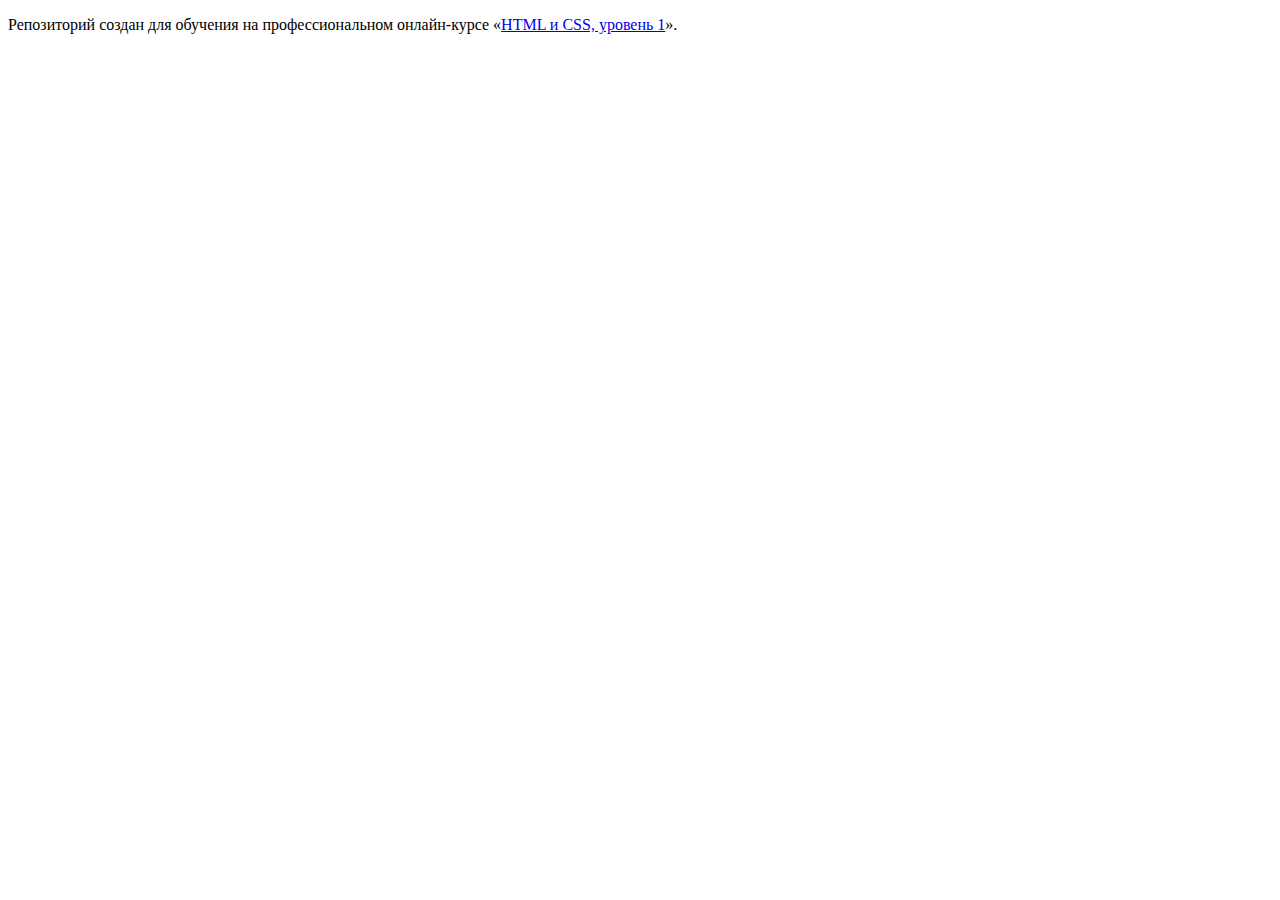
==== index.html @ 30a92350 ":hatching_chick:" ====
<!DOCTYPE html>
<html lang="ru">
  <head>
    <meta charset="utf-8">
    <title>HTML Academy: Глейси</title>
  </head>
  <body>

    <p>Репозиторий создан для обучения на профессиональном онлайн‑курсе «<a href="https://htmlacademy.ru/intensive/htmlcss">HTML и CSS, уровень 1</a>».</p>

  </body>
</html>
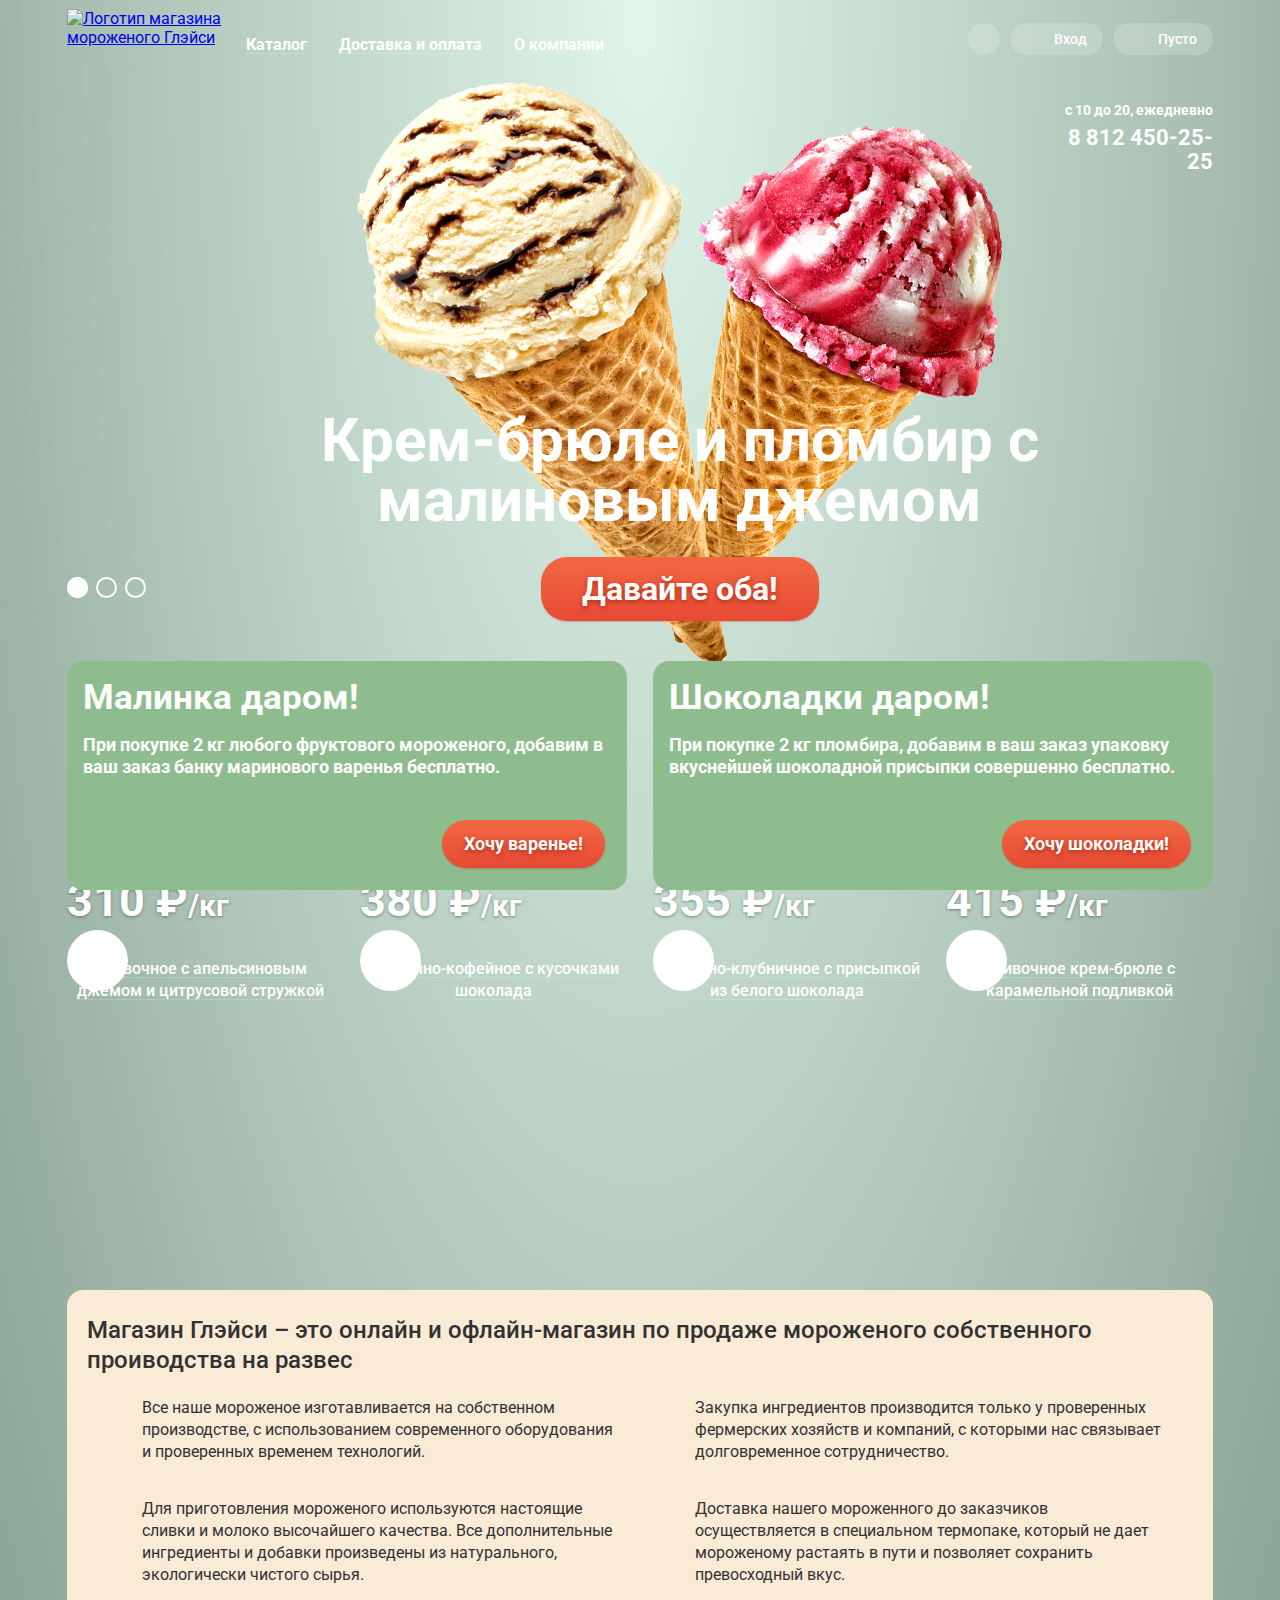
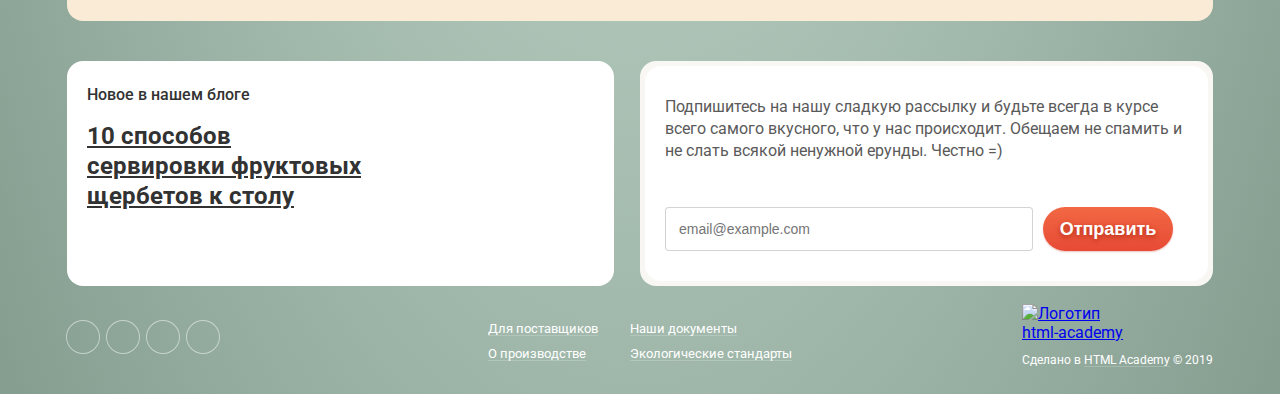
==== commit ef2af8b6: "верстает слайдер" ====
--- a/index.html
+++ b/index.html
@@ -1,12 +1,359 @@
-<!DOCTYPE html>
+<!doctype html>
 <html lang="ru">
-  <head>
-    <meta charset="utf-8">
-    <title>HTML Academy: Глейси</title>
-  </head>
-  <body>
+<head>
+  <meta charset="UTF-8">
+  <link href="https://fonts.googleapis.com/css2?family=Roboto:wght@400;500;700&display=swap" rel="stylesheet">
+  <link rel="stylesheet" href="css/style.css">
+  <title>template</title>
+</head>
+<body class="page">
+  <header class="page__header header">
+    <nav class="header__nav">
+      <a href="#" class="header__nav-logo logo">
+        <img class="logo__image" src="img/logo-gllacy.svg" width="154" height="64" alt="Логотип магазина мороженого Глэйси">
+      </a>
+      <ul class="header__nav-list">
+        <li class="header__nav-item">
+          <a href="catalog.html" class="header__nav-link link">
+            <span class="header__nav-text">Каталог</span>
+          </a>
+          <section class="header__popup catalog">
+            <h2 class="catalog__title">Новинки</h2>
+            <ul class="catalog__list">
+              <li class="catalog__item"><a href="#" class="catalog__link link">Сливочное</a></li>
+              <li class="catalog__item"><a href="#" class="catalog__link catalog__link--active link">Щербеты</a></li>
+              <li class="catalog__item"><a href="#" class="catalog__link link">Фруктовый лед</a></li>
+              <li class="catalog__item"><a href="#" class="catalog__link link">Мелорин</a></li>
+            </ul>
+          </section>
+        </li>
+        <li class="header__nav-item">
+          <a href="#" class="header__nav-link link">
+            <span class="header__nav-text">Доставка и оплата</span>
+          </a>
+          <section class="header__nav-delivery delivery"></section>
+        </li>
+        <li class="header__nav-item">
+          <a href="#" class="header__nav-link link">
+            <span class="header__nav-text">О компании</span>
+          </a>
+          <section class="header__nav-about-company about-company"></section>
+        </li>
+      </ul>
+    </nav>
+    <ul class="header__user-menu">
+      <li class="header__user-menu-item">
+        <a href="#" class="header__user-menu-link header__user-menu-link--icon-search link ">
+          <span class="visually-hidden">Форма поиска</span>
+        </a>
+        <section class="header__popup header__popup--position-right search">
+          <form class="search__form" action="#" name="search" method="get">
+            <div class="search__form__item">
+              <label for="search" class="visually-hidden">Поиск</label>
+              <input id="search" class="search__form-input input" placeholder="Крем-брюле">
+            </div>
+            <button class="visually-hidden" type="submit">Найти</button>
+          </form>
+        </section>
+      </li>
+      <li class="header__user-menu-item">
+        <a href="#" class="header__user-menu-link header__user-menu-link--icon-enter link">
+          <span class="header__user-menu-link-text">Вход</span>
+        </a>
+        <section class="header__popup header__popup--position-right authentication">
+          <form class="authentication__form" action="#" name="authentication" method="post">
+            <div class="authentication__form-login">
+              <label class="visually-hidden" for="login">Логин</label>
+              <input class="authentication__form-input input" id="login" name="login" placeholder="email@example.com">
+            </div>
+            <div class="authentication__form-password">
+              <label class="visually-hidden" for="password">Пароль</label>
+              <input class="authentication__form-input input" type="password" id="password" name="password" placeholder="......">
+            </div>
+            <div class="authentication__form-item">
+              <button class="authentication__form-item-button button-theme" type="submit">Войти</button>
+              <div class="authentication__form-item-wrap">
+                <a href="#" class="authentication__password-recovery link">
+                  <span class="authentication__link-text">Забыли пароль?</span>
+                </a>
+                <a href="#" class="authentication__registration-link link">
+                  <span class="authentication__link-text">Новая регистрация</span>
+                </a>
+              </div>
+            </div>
+          </form>
+        </section>
+      </li>
+      <li class="header__user-menu-item">
+        <a href="#" class="header__user-menu-link header__user-menu-link--icon-basket link">
+          <span class="header__user-menu-link-text">Пусто</span>
+        </a>
+        <section class="header__popup header__popup--position-right basket">
+          <table class="basket__table">
+            <caption class="visually-hidden">Таблица покупок</caption>
+            <tbody class="basket__table">
+              <tr class="visually-hidden">
+                <th>Кнопка удаления из корзицы</th>
+                <th>Изображение продукции</th>
+                <th>Название</th>
+                <th>Вес</th>
+                <th>Стоимость</th>
+              </tr>
+              <tr class="basket__table-row">
+                <td class="basket__table-col-button">
+                  <button class="basket__table-button-close button-close" type="submit"><span class="visually-hidden">удалить</span></button>
+                </td>
+                <td class="basket__table-col-image">
+                  <img class="basket__table-image" src="img/basket__image-1.jpg" width="33" height="33" alt="Мороженка розовая с белым шоколадом в форме сердечек" >
+                </td>
+                <td class="basket__table-col-name">Пломбир с апельсиновым джемом</td>
+                <td class="basket__table-col-weight">1,5 кг х <span class="basket__table-col-price basket__table-price--light">200 руб.</span></td>
+                <td class="basket__table-col-price">300 руб.</td>
+              </tr>
+              <tr class="basket__table-row">
+                <td class="basket__table-col-button">
+                  <button class="basket__table-button-close button-close" type="submit"><span class="visually-hidden">удалить</span></button>
+                </td>
+                <td class="basket__table-col-image">
+                  <img class="basket__table-image" src="img/basket__image-2.jpg" width="33" height="33" alt="Мороженка розовая с белым шоколадом в форме сердечек">
+                </td>
+                <td class="basket__table-col-name">Клубничный пломбир с присыпкой из белого шоколада</td>
+                <td class="basket__table-col-weight">1,5 кг х <span class="basket__table-col-price basket__table-price--light">300 руб.</span></td>
+                <td class="basket__table-col-price">450 руб.</td>
+              </tr>
+            </tbody>
+          </table>
+          <form class="basket__form" action="#" name="basket" method="post">
+            <div class="basket__form-item-total-price">
+              <label class="basket__form-text">Итого: 750 руб.
+                <input class="visually-hidden" type="hidden" value="750 руб.">
+              </label>
+            </div>
+            <button class="basket__form-submit button-theme" type="submit">Оформить заказ</button>
+          </form>
+        </section>
+      </li>
+    </ul>
+    <div class="header__contact">
+      <p class="header__contact-working-hours">с 10 до 20, ежедневно</p>
+      <p class="header__contact-phone">8 812 450-25-25</p>
+    </div>
+  </header>
+  <main class="page__main main">
+    <div class="main__slider slider">
+      <div class="slider__pens slider-pens">
+        <div class="slider-pens__item">
+          <input class="slider__pen-input visually-hidden" type="radio" id="toggle-1" name="slider-toggle" checked>
+          <label class="slider__pen" for="toggle-1"></label>
+        </div>
+        <div class="slider-pens__item">
+          <input class="slider__pen-input visually-hidden" type="radio" id="toggle-2" name="slider-toggle">
+          <label class="slider__pen" for="toggle-2"></label>
+        </div>
+        <div class="slider-pens__item">
+          <input class="slider__pen-input visually-hidden" type="radio" id="toggle-3" name="slider-toggle">
+          <label class="slider__pen" for="toggle-3"></label>
+        </div>
+      </div>
+      <div class="slider__slide-list">
+        <div class="slider__slide">
+          <div class="slider__slide-content">
+            <p class="slider__slide-intro">Крем-брюле и пломбир с малиновым джемом</p>
+            <a class="slider__slide-link link button-theme">Давайте оба!</a>
+          </div>
+        </div>
+        <div class="slider__slide">
+          <div class="slider__slide-content">
+            <p class="slider__slide-intro">Шоколадный пломбир и лимонный сорбет</p>
+            <a class="slider__slide-link link button-theme">Давайте оба!</a>
+          </div>
+        </div>
+        <div class="slider__slide">
+          <div class="slider__slide-content">
+            <p class="slider__slide-intro">Пломбир с помадкой и клубничный щербет</p>
+            <a class="slider__slide-link link button-theme">Давайте оба!</a>
+          </div>
+        </div>
+      </div>
+    </div>
+    <section class="main__present present-list">
+      <article class="present-list__item present present--bg-berry">
+        <h2 class="present__title">Малинка даром!</h2>
+        <p class="present__intro">При покупке 2 кг любого фруктового мороженого, добавим в ваш заказ банку маринового варенья бесплатно.</p>
+        <a href="#" class="present__link button-theme">Хочу варенье!</a>
+      </article>
+      <article class="present-list__item present present--bg-chocolate">
+        <h2 class="present__title">Шоколадки даром!</h2>
+        <p class="present__intro">При покупке 2 кг пломбира, добавим в ваш заказ упаковку вкуснейшей шоколадной присыпки совершенно бесплатно.</p>
+        <a href="#" class="present__link button-theme">Хочу шоколадки!</a>
+      </article>
+    </section>
+    <div class="main__product-list product-list">
+      <article class="product-list__item product product--icon-popular">
+        <div class="product__header">
+          <figure class="product__image-wrap">
+            <img class="product__image" src="img/product__image-1.jpg" alt="">
+          </figure>
+          <div class="product__price-wrap">
+            <p class="product__price">310 ₽<span class="product__price product__price--size">/кг</span></p>
+          </div>
+          <h2 class="product__title">
+            <a href="#" class="product__link link">
+              <span class="link__text">Сливочное с апельсиновым джемом и цитрусовой стружкой</span>
+            </a>
+          </h2>
+        </div>
+        <div class="product__footer">
+          <a class="product__link-button link button-theme">Быстрый просмотр</a>
+        </div>
+      </article>
+      <article class="product-list__item product product--icon-popular">
+        <div class="product__header">
+          <figure class="product__image-wrap">
+            <img class="product__image" src="img/product__image-2.jpg" alt="">
+          </figure>
+          <div class="product__price-wrap">
+            <p class="product__price">380 ₽<span class="product__price product__price--size">/кг</span></p>
+          </div>
+          <h2 class="product__title">
+            <a href="#" class="product__link link">
+              <span class="link__text">Сливочно-кофейное с кусочками шоколада</span>
+            </a>
+          </h2>
+        </div>
+        <div class="product__footer">
+          <a class="product__link-button link button-theme">Быстрый просмотр</a>
+        </div>
+      </article>
+      <article class="product-list__item product product--icon-popular">
+        <div class="product__header">
+          <figure class="product__image-wrap">
+            <img class="product__image" src="img/product__image-3.jpg" alt="">
+          </figure>
+          <div class="product__price-wrap">
+            <p class="product__price">355 ₽<span class="product__price product__price--size">/кг</span></p>
+          </div>
+          <h2 class="product__title">
+            <a href="#" class="product__link link">
+              <span class="link__text">Сливочно-клубничное с присыпкой из белого шоколада</span>
+            </a>
+          </h2>
+        </div>
+        <div class="product__footer">
+          <a class="product__link-button link button-theme">Быстрый просмотр</a>
+        </div>
+      </article>
+      <article class="product-list__item product product--icon-popular">
+        <div class="product__header">
+          <figure class="product__image-wrap">
+            <img class="product__image" src="img/product__image-4.jpg" alt="">
+          </figure>
+          <div class="product__price-wrap">
+            <p class="product__price">415 ₽<span class="product__price product__price--size">/кг</span></p>
+          </div>
+          <h2 class="product__title">
+            <a href="#" class="product__link link">
+              <span class="link__text">Сливочное крем-брюле с карамельной подливкой </span>
+            </a>
+          </h2>
+        </div>
+        <div class="product__footer">
+          <a class="product__link-button link button-theme">Быстрый просмотр</a>
+        </div>
+      </article>
+    </div>
+    <section class="main__advantage advantage">
+      <p class="advantages__intro">Магазин Глэйси – это онлайн и офлайн-магазин по продаже мороженого собственного проиводства на развес</p>
+      <ul class="advantages__list">
+        <li class="advantages__item advantage__item--icon advantage__item--icon-ice-cream">
+          <p class="advantage__item-text">Все наше мороженое изготавливается на собственном производстве, с использованием современного оборудования и проверенных временем технологий.</p>
+        </li>
+        <li class="advantages__item advantage__item--icon advantage__item--icon-cow">
+          <p class="advantage__item-text">Закупка ингредиентов производится только у проверенных фермерских хозяйств и компаний, с которыми нас связывает долговременное сотрудничество.</p>
+        </li>
+        <li class="advantages__item advantage__item--icon advantage__item--icon-sheet">
+          <p class="advantage__item-text">Для приготовления мороженого используются настоящие сливки и молоко высочайшего качества. Все дополнительные ингредиенты и добавки произведены из натурального, экологически чистого сырья.</p>
+        </li>
+        <li class="advantages__item advantage__item--icon advantage__item--icon-temperature">
+          <p class="advantage__item-text">Доставка нашего мороженного до заказчиков осуществляется в специальном термопаке, который не дает мороженому растаять в пути и позволяет сохранить превосходный вкус.</p>
+        </li>
+      </ul>
+    </section>
+    <div class="main__social">
+      <article class="main__social-item post">
+        <div class="post__content">
+          <h2 class="post__title">Новое в нашем блоге</h2>
 
-    <p>Репозиторий создан для обучения на профессиональном онлайн‑курсе «<a href="https://htmlacademy.ru/intensive/htmlcss">HTML и CSS, уровень 1</a>».</p>
-
-  </body>
+          <a class="post__link link" href="#"><span class="post__link-text">10 способов сервировки фруктовых щербетов к столу</span></a>
+        </div>
+      </article>
+      <article class="main__social-item subscription">
+        <div class="subscription__content">
+          <p class="subscription__intro">Подпишитесь на нашу сладкую рассылку и будьте всегда в курсе всего самого вкусного, что у нас происходит. Обещаем не спамить и не слать всякой ненужной ерунды. Честно =)</p>
+          <form class="subscription__form" action="#" method="post" name="subscription">
+            <p class="subscription__form-item">
+              <label class="visually-hidden" for="email-subscription">Поле для почты</label>
+              <input class="subscription__form-input input" id="email-subscription" placeholder="email@example.com">
+            </p>
+            <button class="subscription__form-submit button-theme" type="submit">Отправить</button>
+          </form>
+        </div>
+      </article>
+    </div>
+    <div class="main__contact">
+      <section class="main__contact-item map"></section>
+      <section class="main__contact-item contact"></section>
+    </div>
+  </main>
+  <footer class="page__footer footer">
+    <ul class="footer__social-list">
+      <li class="footer__social-item">
+        <a class="footer__social-link footer__social-link--icon-facebook link" href="#"><span class="visually-hidden">Фейсбук</span></a>
+      </li>
+      <li class="footer__social-item">
+        <a class="footer__social-link footer__social-link--icon-b link" href="#"><span class="visually-hidden">Вконтакте</span></a>
+      </li>
+      <li class="footer__social-item">
+        <a class="footer__social-link footer__social-link--icon-instagram link" href="#"><span class="visually-hidden">Инстаграм</span></a>
+      </li>
+      <li class="footer__social-item">
+        <a class="footer__social-link footer__social-link--icon-twitter link" href="#"><span class="visually-hidden">Твиттер</span></a>
+      </li>
+    </ul>
+    <div class="footer__nav-links">
+      <div class="footer__nav-item-layout">
+        <p class="footer__nav-item">
+          <a class="footer__nav-link footer__nav-link--icon link" href="#">
+            <span class="link__text">Для поставщиков</span>
+          </a>
+        </p>
+        <p class="footer__nav-item">
+          <a class="footer__nav-link link" href="#">
+            <span class="link__text">О производстве</span>
+          </a>
+        </p>
+      </div>
+      <div class="footer__nav-item-layout">
+        <p class="footer__nav-item">
+          <a class="footer__nav-link link" href="#">
+            <span class="link__text">Наши документы</span>
+          </a>
+        </p>
+        <p class="footer__nav-item">
+          <a class="footer__nav-link link" href="#">
+            <span class="link__text">Экологические стандарты</span>
+          </a>
+        </p>
+      </div>
+    </div>
+    <div class="footer__item">
+      <a class="footer__logo logo" href="#">
+        <img src="img/logo-html-academy.svg" width="108" height="39" alt="Логотип html-academy" class="logo__image">
+      </a>
+      <p class="footer__copyright">Сделано в <a class="footer__copyright-link link" href="#">
+        <span class="link__text">HTML Academy</span></a> © 2019
+      </p>
+    </div>
+  </footer>
+</body>
 </html>
--- a/css/style.css
+++ b/css/style.css
@@ -0,0 +1,1503 @@
+/* visually-hidden */
+.visually-hidden {
+  position: absolute !important;
+  clip: rect(1px 1px 1px 1px); /* IE6, IE7 */
+  clip: rect(1px, 1px, 1px, 1px);
+  padding:0 !important;
+  border:0 !important;
+  height: 1px !important;
+  width: 1px !important;
+  overflow: hidden;
+}
+
+/* link */
+.link {
+  display: block;
+  text-decoration: none;
+  color: inherit;
+}
+
+.link:hover .link__text {
+  color: #ffbc9e;
+
+  background-image: linear-gradient(
+    to top,
+    rgba(255, 188, 158, 0.3) 0,
+    rgba(255, 188, 158, 0.3) 1px,
+    transparent 1px,
+    transparent 100%
+  );
+}
+
+.link__text {
+  background-image: linear-gradient(
+    to top,
+    rgba(255, 255, 255, 0.2) 0,
+    rgba(255, 255, 255, 0.2) 1px,
+    transparent 1px,
+    transparent 100%
+  );
+}
+
+/* button-theme */
+.button-theme {
+  padding: 5px;
+  box-sizing: border-box;
+
+  text-align: center;
+  font-weight: bold;
+  font-size: 18px;
+  line-height: 16px;
+
+  color: #ffffff;
+
+  border: none;
+  background: linear-gradient(180deg, #F26843 0%, #E74A35 100%);
+  box-shadow: 0 1px 2px rgba(172, 16, 0, 0.25);
+  border-radius: 26px;
+
+  text-shadow: 0 2px 5px rgba(160, 32, 11, 0.76);
+  cursor: pointer;
+}
+
+.button-theme:hover {
+  background: linear-gradient(
+    0deg,
+    rgba(255, 255, 255, 0.2),
+    rgba(255, 255, 255, 0.2)),
+    linear-gradient(
+      180deg,
+      #F26843 0%,
+      #E74A35 100%
+    );
+
+  box-shadow: 0 2px 2px #AC1000;
+  text-shadow: 0 2px 5px rgba(160, 32, 11, 0.76);
+}
+
+.button-theme:active {
+  background: linear-gradient(
+    0deg, rgba(0, 0, 0, 0.07),
+    rgba(0, 0, 0, 0.07)),
+  linear-gradient(
+    180deg, #F26843 0%,
+    #E74A35 100%
+  );
+
+  box-shadow: inset 0 2px 2px #942718;
+}
+
+/* input */
+.input {
+  width: 100%;
+  padding: 14px;
+  box-sizing: border-box;
+
+  border: none;
+
+  font-size: 14px;
+  line-height: 16px;
+  font-weight: normal;
+
+  color: #999999;
+  background-color: #ffffff;
+
+  border-radius: 4px;
+  box-shadow: inset 0 0 0 1px #D3D3D2;
+}
+
+/* logo */
+.logo {
+  display: block;
+}
+
+.logo__image {
+  width: 100%;
+  height: auto;
+  vertical-align: top;
+}
+
+/* catalog */
+.catalog {
+  background-color: #ffffff;
+  color: #323232;
+  padding: 13px 0;
+}
+
+.catalog__title {
+  margin-top: 0;
+  margin-left: 9px;
+  margin-right: 9px;
+  padding-left: 12px;
+  padding-right: 12px;
+  padding-bottom: 15px;
+  background-image: linear-gradient(
+    to top,
+    rgba(50, 50, 50, 0.2) 0,
+    rgba(50, 50, 50, 0.2) 1px,
+    transparent 1px,
+    transparent 100%
+  );
+
+  font-size: 14px;
+  line-height: 18px;
+
+}
+
+.catalog__list {
+  margin: 0;
+  padding: 0;
+  list-style: none;
+}
+
+.catalog__link {
+  font-size: 14px;
+  line-height: 16px;
+
+  padding: 5px 20px;
+  min-height: 27px;
+  box-sizing: border-box;
+}
+
+.catalog__link--active {
+  color: #ffffff;
+  background-color: #D07058;
+}
+
+.catalog__link:hover {
+  background-color: #FBDED7;
+}
+
+.catalog__link:active {
+  background-color: #F6B5A5;
+}
+
+.delivery {}
+.about-company {}
+
+.search {
+  padding: 20px 15px;
+
+  color: #323232;
+  background-color: #F8F7F4;
+}
+
+.search__form {}
+.search__form__item {}
+.search__form-input {
+  min-width: 311px;
+}
+
+.authentication {
+  color: #323232;
+  background-color: #F8F7F4;
+  padding: 20px 17px;
+}
+
+.authentication__form {}
+
+.authentication__form-login {
+  margin-bottom: 20px;
+}
+
+.authentication__form-password {
+  margin-bottom: 20px;
+}
+
+.authentication__form-item {
+  display: flex;
+  flex-wrap: wrap;
+}
+
+.authentication__form-input {
+  min-width: 241px;
+}
+
+.authentication__form-item-button {
+  margin-right: 19px;
+
+  min-width: 103px;
+  min-height: 44px;
+}
+
+.authentication__form-item-wrap {}
+
+.authentication__password-recovery {
+  margin-bottom: 9px;
+}
+
+.authentication__link-text {
+  font-size: 13px;
+  line-height: 15px;
+
+  background-image: linear-gradient(
+    to top,
+    rgba(50, 50, 50, 0.3) 0,
+    rgba(50, 50, 50, 0.3) 1px,
+    transparent 1px,
+    transparent 100%
+  );
+}
+
+.authentication__registration-link {}
+
+.basket {
+  width: 510px;
+  padding: 21px 14px;
+  color: #323232;
+  background-color: #F8F7F4;
+
+  font-size: 13px;
+  line-height: 16px;
+  font-weight: normal;
+}
+
+.basket__table {
+  margin-bottom: 18px;
+
+  background-image:
+    linear-gradient(
+      to top,
+      #cacac7 0,
+      #cacac7 1px,
+      transparent 1px,
+      transparent 100%
+    );
+  border-spacing: 0;
+}
+
+.basket__table-row {
+  display: flex;
+  flex-wrap: wrap;
+  align-items: center;
+
+  margin-bottom: 20px;
+}
+
+.basket__table-row:last-child {
+  margin-bottom: 0;
+  padding-bottom: 18px;
+}
+
+.basket__table-col-button {
+  margin-right: 9px;
+  padding: 0;
+}
+
+.basket__table-button-close {
+  width: 11px;
+  height: 11px;
+
+  padding: 8px;
+  box-sizing: content-box;
+  border: none;
+
+  background-image: url(../img/icon-close.svg);
+  background-repeat: no-repeat;
+  background-position: center center;
+  background-color: transparent;
+  cursor: pointer;
+}
+
+.basket__table-col-image {
+  border-radius: 50%;
+  overflow: hidden;
+  margin-right: 13px;
+
+  width: 33px;
+  height: 33px;
+  background-color: orange;
+  padding: 0;
+}
+
+.basket__table-image {
+  width: 100%;
+  height: auto;
+  vertical-align: top;
+}
+
+.basket__table-col-name {
+  width: 216px;
+  margin-right: 13px;
+  padding: 0;
+}
+
+.basket__table-col-weight {
+  margin-right: 26px;
+  padding: 0;
+}
+
+.basket__table-col-price {
+  padding: 0;
+}
+
+.basket__form {
+  text-align: right;
+}
+
+.basket__form-item-total-price {
+  margin-bottom: 15px;
+}
+
+.basket__table-price--light {
+  color: #ababab;
+}
+
+.basket__form-text {
+  font-weight: bold;
+  font-size: 15px;
+  line-height: 16px;
+
+  color: #323232;
+}
+
+.basket__form-input {}
+
+.basket__form-submit {
+  min-width: 172px;
+  min-height: 44px;
+}
+
+/* slider-pens */
+.slider-pens {
+  display: flex;
+  flex-wrap: wrap;
+}
+
+.slider-pens__item {
+  display: flex;
+  margin-right: 8px;
+}
+
+.slider-pens__item:last-child {
+  margin-right: 0;
+}
+
+.slider__pen {
+  width: 21px;
+  height: 21px;
+  border-radius: 50%;
+  cursor: pointer;
+  box-shadow: inset 0 0 0 2px #ffffff;
+}
+
+/* slider */
+.slider {
+  min-height: 539px;
+
+  display: flex;
+  justify-content: center;
+  /*align-items: flex-end;*/
+
+  background: rgba(215, 242, 227, 0.75);
+  color: #ffffff;
+}
+
+.slider__pens {
+  flex-shrink: 0;
+  max-width: 267px;
+  margin-bottom: 23px;
+
+  align-self: flex-end;
+}
+
+.slider__pen-input:checked + .slider__pen {
+  background-color: #ffffff;
+}
+
+.slider__slide-list {
+  margin-left: auto;
+  margin-right: auto;
+
+  display: flex;
+}
+
+.slider__slide {
+  position: relative;
+  z-index: 20;
+
+  display: flex;
+  align-items: center;
+  justify-content: flex-end;
+  flex-direction: column;
+}
+
+.slider__slide:before {
+  content: "";
+  position: absolute;
+  top: 0;
+  z-index: 10;
+
+  width: 647px;
+  height: 584px;
+
+  background-image: url(../img/slider__slide1-left.png), url(../img/slider__slide1-right.png);
+  background-repeat: no-repeat;
+  background-position: top left, right top 43px;
+}
+
+/* TODO: Временно, пока не сделал переключение слайдов */
+.slider__slide:nth-child(n + 2) {
+  display: none;
+}
+
+.slider__slide-content {
+  position: relative;
+  z-index: 20;
+
+  display: flex;
+  flex-direction: column;
+}
+
+.slider__slide-intro {
+  margin-top: 0;
+  margin-bottom: 27px;
+
+  text-align: center;
+  font-weight: bold;
+  font-size: 60px;
+  line-height: 60px;
+}
+
+.slider__slide-intro {
+  margin-bottom: 26px;
+}
+
+.slider__slide-link {
+  max-width: 560px;
+  min-width: 278px;
+  min-height: 63px;
+  padding: 10px 30px;
+  align-self: center;
+
+  display: flex;
+  align-items: center;
+  justify-content: center;
+
+  font-weight: bold;
+  font-size: 32px;
+  line-height: 44px;
+}
+
+/* present */
+.present {
+  display: flex;
+  flex-direction: column;
+
+  padding: 16px 22px 22px 16px;
+  box-sizing: border-box;
+  border-radius: 16px;
+
+  font-weight: bold;
+  color: #ffffff;
+  background-color: darkseagreen;
+}
+
+.present--bg-berry {
+  background-image: url(../img/present__bg-berry.jpg);
+  background-repeat: no-repeat;
+  background-position: center center;
+  background-size: cover;
+}
+
+.present--bg-chocolate {
+  background-image: url(../img/present__bg-chocolate.jpg);
+  background-repeat: no-repeat;
+  background-position: center center;
+  background-size: cover;
+}
+
+.present__title {
+  margin-top: 0;
+  margin-bottom: 16px;
+
+  font-size: 35px;
+  line-height: 41px;
+}
+
+.present__intro {
+  margin-top: 0;
+  margin-bottom: 42px;
+
+  font-size: 18px;
+  line-height: 22px;
+}
+
+.present__link {
+  display: flex; /* TODO: хорошо бы выделить стили центрирование кнопки в класс button-theme.*/
+  justify-content: center;
+  align-items: center;
+
+
+  margin-left: auto;
+
+  min-height: 48px;
+  padding-left: 22px;
+  padding-right: 22px;
+  text-decoration: none;
+}
+
+/* present-list */
+.present-list {
+  display: flex;
+  flex-wrap: wrap;
+}
+
+.present-list__item {
+  max-width: 560px;
+  margin-right: 26px;
+}
+
+.present-list__item:nth-child(even) {
+  margin-right: 0;
+}
+
+.present-list__item:nth-child(n + 3) {
+  margin-top: 26px;
+}
+
+.advantage {
+  padding: 25px 20px 35px;
+
+  color: #323232;
+
+  background-color: antiquewhite;
+  background-image: url(../img/pattern-waffle.jpg);
+  background-repeat: repeat;
+
+  border-radius: 16px;
+}
+
+.advantages__intro {
+  margin-top: 0;
+  margin-bottom: 7px;
+
+  font-size: 24px;
+  line-height: 30px;
+  font-weight: 500;
+}
+
+.advantages__list {
+  margin: 0;
+  padding: 0;
+  list-style: none;
+
+  display: flex;
+  flex-wrap: wrap;
+}
+
+.advantages__item {
+  width: calc(50% - 26px);
+  margin-right: 26px;
+}
+
+.advantage__item--icon {
+  padding-left: 55px;
+  padding-top: 15px;
+  box-sizing: border-box;
+
+  background-repeat: no-repeat;
+  background-position: left top;
+}
+
+.advantage__item--icon-ice-cream {
+  background-image: url(../img/icon-ice-cream.svg);
+}
+
+.advantage__item--icon-cow {
+  background-image: url(../img/icon-cow.svg);
+}
+
+.advantage__item--icon-sheet {
+  background-image: url(../img/icon-sheet.svg);
+}
+
+.advantage__item--icon-temperature {
+  background-image: url(../img/icon-temperature.svg);
+}
+
+.advantages__item:nth-child(2n) {
+  margin-right: 0;
+}
+
+.advantages__item:nth-child(n + 3) {
+  margin-top: 20px;
+}
+
+.advantage__item-text {
+  margin-top: 0;
+  margin-bottom: 0;
+
+  font-size: 16px;
+  line-height: 22px;
+  font-weight: normal;
+}
+
+.post {
+  min-height: 220px;
+  padding: 23px 20px;
+
+  background-color: #ffffff;
+  color: #323232;
+
+  background-image: url(../img/post__bg.jpg);
+  background-repeat: no-repeat;
+  background-size: cover;
+  background-position: center center;
+
+  border-radius: 16px;
+}
+
+.post__content {
+  max-width: 287px;
+}
+
+.post__title {
+  margin-top: 0;
+  margin-bottom: 15px;
+
+  font-weight: 500;
+  font-size: 16px;
+  line-height: 22px;
+}
+
+.post__link {
+  text-decoration: underline;
+}
+
+.post__link:hover {
+  color: rgba(255, 188, 158, 0.3);
+}
+
+.post__link-text {
+  display: block;
+
+  font-weight: bold;
+  font-size: 24px;
+  line-height: 30px;
+}
+
+ .post__link-text:hover {
+   color: #E84D37;
+ }
+
+.subscription {
+  display: flex;
+  background-color: #F8F7F4;
+  color: #5A5A5A;
+
+  border-radius: 16px;
+  padding: 5px;
+
+  background-image: url(../img/subscription__bg.png);
+  background-size: cover;
+  background-position: center center;
+}
+
+.subscription__content {
+  background-color: #fff;
+  border-radius: 16px;
+  padding: 30px 20px;
+}
+
+.subscription__intro {
+  margin-top: 0;
+  margin-bottom: 47px;
+
+  font-size: 16px;
+  line-height: 22px;
+}
+
+.subscription__form {
+  display: flex;
+  flex-wrap: wrap;
+}
+
+.subscription__form-item {
+  margin-top: 0;
+  margin-bottom: 0;
+  margin-right: 10px;
+}
+
+.subscription__form-input {}
+.subscription__form-submit {}
+
+.subscription__intro {
+  margin-bottom: 45px;
+}
+
+.subscription__form {
+  display: flex;
+  flex-wrap: wrap;
+}
+
+.subscription__form-input {
+  flex-grow: 1;
+  min-width: 368px;
+  min-height: 44px;
+}
+
+.subscription__form-submit {
+  min-width: 130px;
+  max-width: 267px;
+}
+
+.map {}
+.contact {}
+
+.bread-crumbs {
+  margin: 0;
+  padding: 0;
+  list-style: none;
+
+  display: flex;
+  flex-wrap: wrap;
+}
+
+.bread-crumbs__item {
+  margin-right: 8px;
+}
+
+.bread-crumbs__item:last-child {
+  margin-right: 0;
+}
+
+.bread-crumbs__link {
+  padding-right: 14px;
+  background-image: url(../img/arrow__bread-crumbs.svg);
+  background-repeat: no-repeat;
+  background-position: center right;
+}
+
+.bread-crumbs__link--active {
+  padding-right: 0;
+  background-image: none;
+
+}
+
+.bread-crumbs__link--active .link__text {
+  background-image: none;
+}
+
+/* product-list */
+.product-list {
+  margin: 0;
+  padding: 0;
+  list-style: none;
+
+  display: flex;
+  flex-wrap: wrap;
+}
+
+.product-list__item {
+  min-width: 267px;
+  min-height: 320px;
+}
+
+.product-list__item {
+  margin-right: 26px;
+}
+
+.product-list__item:nth-child(4n) {
+  margin-right: 0;
+}
+
+.product-list__item:nth-child(n + 5) {
+  margin-top: 40px;
+}
+
+/* product */
+.product {
+  position: relative;
+  max-width: 293px;
+  color: #ffffff;
+  border-radius: 4px 4px 0 0;
+}
+
+.product--icon-popular {
+  position: relative;
+}
+
+.product--icon-popular::after {
+  content: "";
+  position: absolute;
+  width: 61px;
+  height: 61px;
+  left: 0;
+  top: 0;
+
+  border-radius: 50%;
+  background-color: #ffffff;
+
+  background-image: url(../img/icon-popular-product.svg);
+  background-repeat: no-repeat;
+  background-position: center center;
+}
+
+.product:before {
+  content: "";
+  position: absolute;
+  width: 110%;
+  height: 125%;
+  left: 50%;
+  top: 50%;
+  transform: translate(-50%, -41%);
+}
+
+.product:hover:before {
+  background-color: rgba(0, 0, 0, 0.2);
+  border-radius: 6px;
+}
+
+.product:hover {
+  z-index: 10;
+}
+
+.product:hover .product__footer {
+  visibility: visible;
+}
+
+.product__header {
+  position: relative;
+}
+
+.product__image-wrap {
+  max-width: 267px;
+  max-height: 267px;
+
+  margin: 0 auto 9px;
+
+  border-radius: 50%;
+  overflow: hidden;
+}
+
+.product__image {
+  width: 100%;
+  height: auto;
+  vertical-align: top;
+}
+
+.product__price-wrap {
+  position: absolute;
+  margin-top: -80px;
+}
+
+.product__price {
+  margin-top: 0;
+  margin-bottom: 35px;
+
+  font-weight: bold;
+  font-size: 45px;
+  line-height: 45px;
+  text-shadow: 0 1px 3px rgba(49, 50, 53, 0.5);
+}
+
+.product__price--size {
+  font-size: 30px;
+  line-height: 35px;
+}
+
+.product__title {
+  max-width: 267px;
+  margin: 0 auto;
+}
+
+.product__link {
+  text-align: center;
+
+  font-weight: 500;
+  font-size: 16px;
+  line-height: 22px;
+}
+
+.product__link-button {
+  display: flex;
+  align-items: center;
+  justify-content: center;
+
+  margin-left: auto;
+  margin-right: auto;
+
+  width: 200px;
+  min-height: 44px;
+}
+
+.product__footer {
+  visibility: hidden;
+
+  display: flex;
+  padding-top: 11px;
+
+  position: absolute;
+  z-index: 10;
+
+  width: 100%;
+}
+
+/* header */
+.header {
+  width: 1146px;
+  margin: 0 auto;
+
+  padding-left: 27px;
+  padding-right: 27px;
+
+  display: flex;
+  position: relative;
+}
+
+.header__nav {
+  max-width: 853px;
+  margin-right: auto;
+
+  display: flex;
+  flex-wrap: wrap;
+}
+
+.header__nav-logo {
+  width: 154px;
+  height: 64px;
+  margin-right: 9px;
+  margin-top: 9px;
+  margin-bottom: 9px;
+}
+
+.header__nav-list {
+  margin: 0;
+  padding: 0;
+  list-style: none;
+
+  display: flex;
+  flex-wrap: wrap;
+  align-items: flex-start;
+
+  margin-top: 23px;
+}
+
+.header__nav-item {
+  position: relative;
+}
+
+.header__nav-item:hover .header__popup {
+  visibility: visible;
+}
+
+.header__nav-link {
+  padding: 13px 16px;
+
+  text-align: center;
+  font-weight: bold;
+  font-size: 16px;
+  line-height: 18px;
+}
+
+.header__nav-link:after {
+  content: "";
+  left: 50%;
+  top: 50%;
+  transform: translate(-50%, -50%);
+  position: absolute;
+  width: calc(100% - 3px);
+  height: 31px;
+  border-radius: 26px;
+}
+
+.header__nav-link:hover:after {
+  background-color: #ffffff;
+}
+
+.header__nav-link:hover .header__nav-text {
+  background-image: none;
+}
+
+.header__nav-link:hover::after {
+  background-color: #ffffff;
+}
+
+.header__nav-link:hover {
+  color: #323232;
+}
+
+.header__nav-link:active::after {
+  box-shadow: inset 0 2px 1px #696969;
+}
+
+.header__nav-link--active .header__nav-text {
+  background-image: none;
+}
+
+.header__nav-link--active {
+  position: relative;
+}
+
+.header__nav-link--active:after {
+  background-color: #D07058;
+}
+
+.header__nav-text {
+  position: relative;
+  vertical-align: top;
+  z-index: 10;
+  background-image: linear-gradient(
+    to top,
+    rgba(255, 255, 255, 0.2) 0,
+    rgba(255, 255, 255, 0.2) 1px,
+    transparent 1px,
+    transparent 100%
+  );
+}
+
+.header__popup {
+  left: -6px;
+  top: 42px;
+
+  position: absolute;
+
+  visibility: hidden;
+  overflow: hidden;
+
+  min-width: 143px;
+  min-height: 10px;
+
+  z-index: 10;
+
+  border-radius: 4px;
+
+  box-shadow: 0 20px 20px rgba(0, 0, 0, 0.4);
+}
+
+.header__popup--position-right {
+  right: 0;
+  left: auto;
+}
+
+.header__user-menu {
+  margin: 0;
+  padding: 0;
+  list-style: none;
+
+  max-width: 267px;
+  margin-top: 23px;
+  display: flex;
+  flex-wrap: wrap;
+  align-items: flex-start;
+
+  font-weight: 500;
+  font-size: 14px;
+  line-height: 16px;
+}
+
+.header__user-menu-item {
+  position: relative;
+  margin-right: 10px;
+  padding-bottom: 10px;
+}
+
+.header__user-menu-item:last-child {
+  margin-right: 0;
+}
+
+.header__user-menu-item:hover .header__popup {
+  visibility: visible;
+}
+
+.header__user-menu-link {
+  min-width: 32px;
+  min-height: 32px;
+
+  padding: 8px 16px;
+  box-sizing: border-box;
+
+  border-radius: 50px;
+  background-color: rgba(255, 255, 255, 0.2);
+}
+
+.header__user-menu-link:hover {
+  color: #323232;
+  background-color: #ffffff;
+}
+
+.header__user-menu-link-text {
+  padding-left: 8px;
+}
+
+.header__user-menu-link--icon-search {
+  background-image: url(../img/icon-search.svg);
+  background-repeat: no-repeat;
+
+  background-position: center center;
+}
+
+.header__user-menu-link--icon-search:hover {
+  background-image: url(../img/icon-search--dark.svg);
+}
+
+.header__user-menu-link--icon-enter {
+  padding-left: 36px;
+  background-image: url(../img/icon-enter.svg);
+  background-repeat: no-repeat;
+
+  background-position: left 16px center;
+}
+
+.header__user-menu-link--icon-enter:hover {
+  background-image: url(../img/icon-enter-dark.svg);
+}
+
+.header__user-menu-link--icon-basket {
+  padding-left: 37px;
+  background-image: url(../img/icon-basket.svg);
+  background-repeat: no-repeat;
+
+  background-position: left 16px center;
+}
+
+.header__user-menu--icon-basket-active {
+  padding-left: 37px;
+  background-image: url(../img/icon-basket--complete.svg);
+  background-repeat: no-repeat;
+
+  background-position: left 16px center;
+}
+
+.header__user-menu-link--icon-basket:hover {
+  background-image: url(../img/icon-basket--dark.svg);
+}
+
+.header__user-menu-link {}
+
+.header__contact {
+  width: 167px;
+  height: 48px;
+
+  position: absolute;
+  right: 27px;
+  bottom: calc(-48px - 20px);
+  text-align: right;
+}
+
+.header__contact-working-hours {
+  margin-top: 0;
+  margin-bottom: 8px;
+  font-weight: bold;
+  font-size: 14px;
+  line-height: 16px;
+}
+
+.header__contact-phone {
+  margin-top: 0;
+  font-weight: bold;
+  font-size: 22px;
+  line-height: 24px;
+}
+
+/* main */
+.main {
+  width: 1146px;
+  margin: 0 auto;
+
+  padding-left: 27px;
+  padding-right: 27px;
+}
+
+.main__slider {
+  background-color: transparent;
+  margin-bottom: 40px;
+}
+
+.main__present {
+  position: relative;
+  z-index: 20;
+  margin-bottom: 40px;
+}
+
+.main__product-list {
+  margin-bottom: 40px;
+}
+
+.main__product-item {
+  width: 267px;
+  margin-right: 26px;
+}
+
+.main__product-item:nth-child(4n) {
+  margin-right: 0;
+}
+
+.main__product-item:nth-child(n + 5) {
+  margin-top: 40px;
+}
+
+.main__product-item {}
+
+.main__advantage {
+  margin-bottom: 40px;
+}
+
+.main__social {
+  display: flex;
+  flex-wrap: wrap;
+}
+
+.main__social-item {
+  margin-right: 26px;
+  width: calc(50% - 26px);
+  box-sizing: border-box;
+}
+
+.main__social-item:nth-child(even) {
+  width: 50%;
+  margin-right: 0;
+}
+
+.main__social-item:nth-child(n + 3) {
+  margin-top: 26px;
+}
+
+.main__contact {}
+.main__contact-item {}
+.main__map {}
+.main__contact {}
+
+/* main-catalog */
+.main-catalog {
+  width: 1146px;
+  margin: 0 auto;
+
+  padding-left: 27px;
+  padding-right: 27px;
+}
+
+.main-catalog__bread-crumbs {
+  margin-bottom: 10px;
+}
+
+.main-catalog__catalog-title {
+  margin-top: 0;
+  margin-bottom: 30px;
+}
+
+/* footer */
+.footer {
+  width: 1146px;
+  margin-top: auto;
+  margin-left: auto;
+  margin-right: auto;
+
+  padding: 0 27px;
+
+  display: flex;
+  flex-wrap: wrap;
+}
+
+.footer__social-list {
+  margin: 0;
+  padding: 0;
+  list-style: none;
+
+  width: 267px;
+  margin-right: 26px;
+  padding-top: 35px;
+  padding-bottom: 35px;
+
+  display: flex;
+  flex-wrap: wrap;
+}
+
+.footer__social-item {
+  margin-right: 8px;
+}
+
+.footer__social-item:last-child {
+  margin-right: 0;
+}
+
+.footer__social-link {
+  min-width: 32px;
+  min-height: 32px;
+
+  border-radius: 50%;
+  box-shadow: 0 0 0 1px rgba(255, 255, 255, 0.5);
+}
+
+.footer__social-link--icon-facebook {
+  background-image: url(../img/icon-facebook.svg);
+  background-repeat: no-repeat;
+  background-position: center center;
+}
+
+.footer__social-link--icon-facebook:hover {
+  background-image: url(../img/icon-facebook--light.svg);
+}
+
+.footer__social-link--icon-facebook:active {
+  box-shadow: 0 0 0 1px rgba(255, 255, 255, 0.7);
+}
+
+.footer__social-link--icon-b {
+  background-image: url(../img/icon-b.svg);
+  background-repeat: no-repeat;
+  background-position: center center;
+}
+
+.footer__social-link--icon-b:hover {
+  background-image: url(../img/icon-b--light.svg);
+}
+
+.footer__social-link--icon-b:active {
+  box-shadow: 0 0 0 1px rgba(255, 255, 255, 0.7);
+}
+
+.footer__social-link--icon-instagram {
+  background-image: url(../img/icon-instagram.svg);
+  background-repeat: no-repeat;
+  background-position: center center;
+}
+
+.footer__social-link--icon-instagram:hover {
+  background-image: url(../img/icon-instagram--light.svg);
+}
+
+.footer__social-link--icon-instagram:active {
+  box-shadow: 0 0 0 1px rgba(255, 255, 255, 0.7);
+}
+
+.footer__social-link--icon-twitter {
+  background-image: url(../img/icon-twitter.svg);
+  background-repeat: no-repeat;
+  background-position: center center;
+}
+
+.footer__social-link--icon-twitter:hover {
+  background-image: url(../img/icon-twitter--light.svg);
+}
+
+.footer__social-link--icon-twitter:active {
+  box-shadow: 0 0 0 1px rgba(255, 255, 255, 0.7);
+}
+
+.footer__nav-links {
+  width: 560px;
+  margin-right: auto;
+
+  display: flex;
+  flex-wrap: wrap;
+  justify-content: center;
+
+  padding-top: 35px;
+  padding-bottom: 30px;
+
+  font-size: 13px;
+}
+
+.footer__nav-item-layout {
+  margin-right: 32px;
+}
+
+.footer__nav-item-layout:last-child {
+  margin-right: 0;
+}
+
+.footer__nav-item {
+  margin-top: 0;
+  margin-bottom: 10px;
+}
+
+.footer__nav-item:last-child {
+  margin-bottom: 0;
+}
+
+.footer__nav-link {
+  display: inline-block;
+}
+
+.footer__nav-link--icon {
+  position: relative;
+}
+
+.footer__nav-link--icon::before {
+  content: "";
+  width: 15px;
+  height: 13px;
+  position: absolute;
+  left: -22px;
+
+  background-image: url(../img/icon-heart.svg);
+  background-repeat: no-repeat;
+  background-position: left center;
+}
+
+.footer__item {
+  max-width: 267px;
+
+  padding-top: 18px;
+  padding-bottom: 25px;
+}
+
+.footer__logo {
+  width: 108px;
+  height: 39px;
+  margin-bottom: 8px;
+}
+
+.footer__copyright {
+  margin-top: 0;
+  margin-bottom: 0;
+
+  font-size: 12px;
+  line-height: 18px;;
+}
+
+.footer__copyright-link {
+  display: inline-block;
+}
+
+/* page */
+.page {
+  height: 100%;
+  display: flex;
+  flex-direction: column;
+
+  margin: 0;
+  font-family: 'Roboto', 'Arial', sans-serif;
+
+  background-color: #849D8F;
+  background:
+    radial-gradient(
+      at top center,
+      rgba(215, 242, 227, 0.75),
+      #849D8F
+    );
+  color: #ffffff;
+}
+
+.page__header {}
+.page__main {}
+.page__footer {}
+
+/* page-catalog */
+.page-catalog {
+  height: 100%;
+  display: flex;
+  flex-direction: column;
+
+  margin: 0;
+  font-family: 'Roboto', 'Arial', sans-serif;
+
+  background-color: #849D8F;
+  background:
+    radial-gradient(
+      at top center,
+      rgba(215, 242, 227, 0.75),
+      #849D8F
+    );
+
+  color: #ffffff;
+}
+
+.page-catalog__header {
+  margin-bottom: 13px;
+}
+
+.page-catalog__main {}
+.page-catalog__footer {}
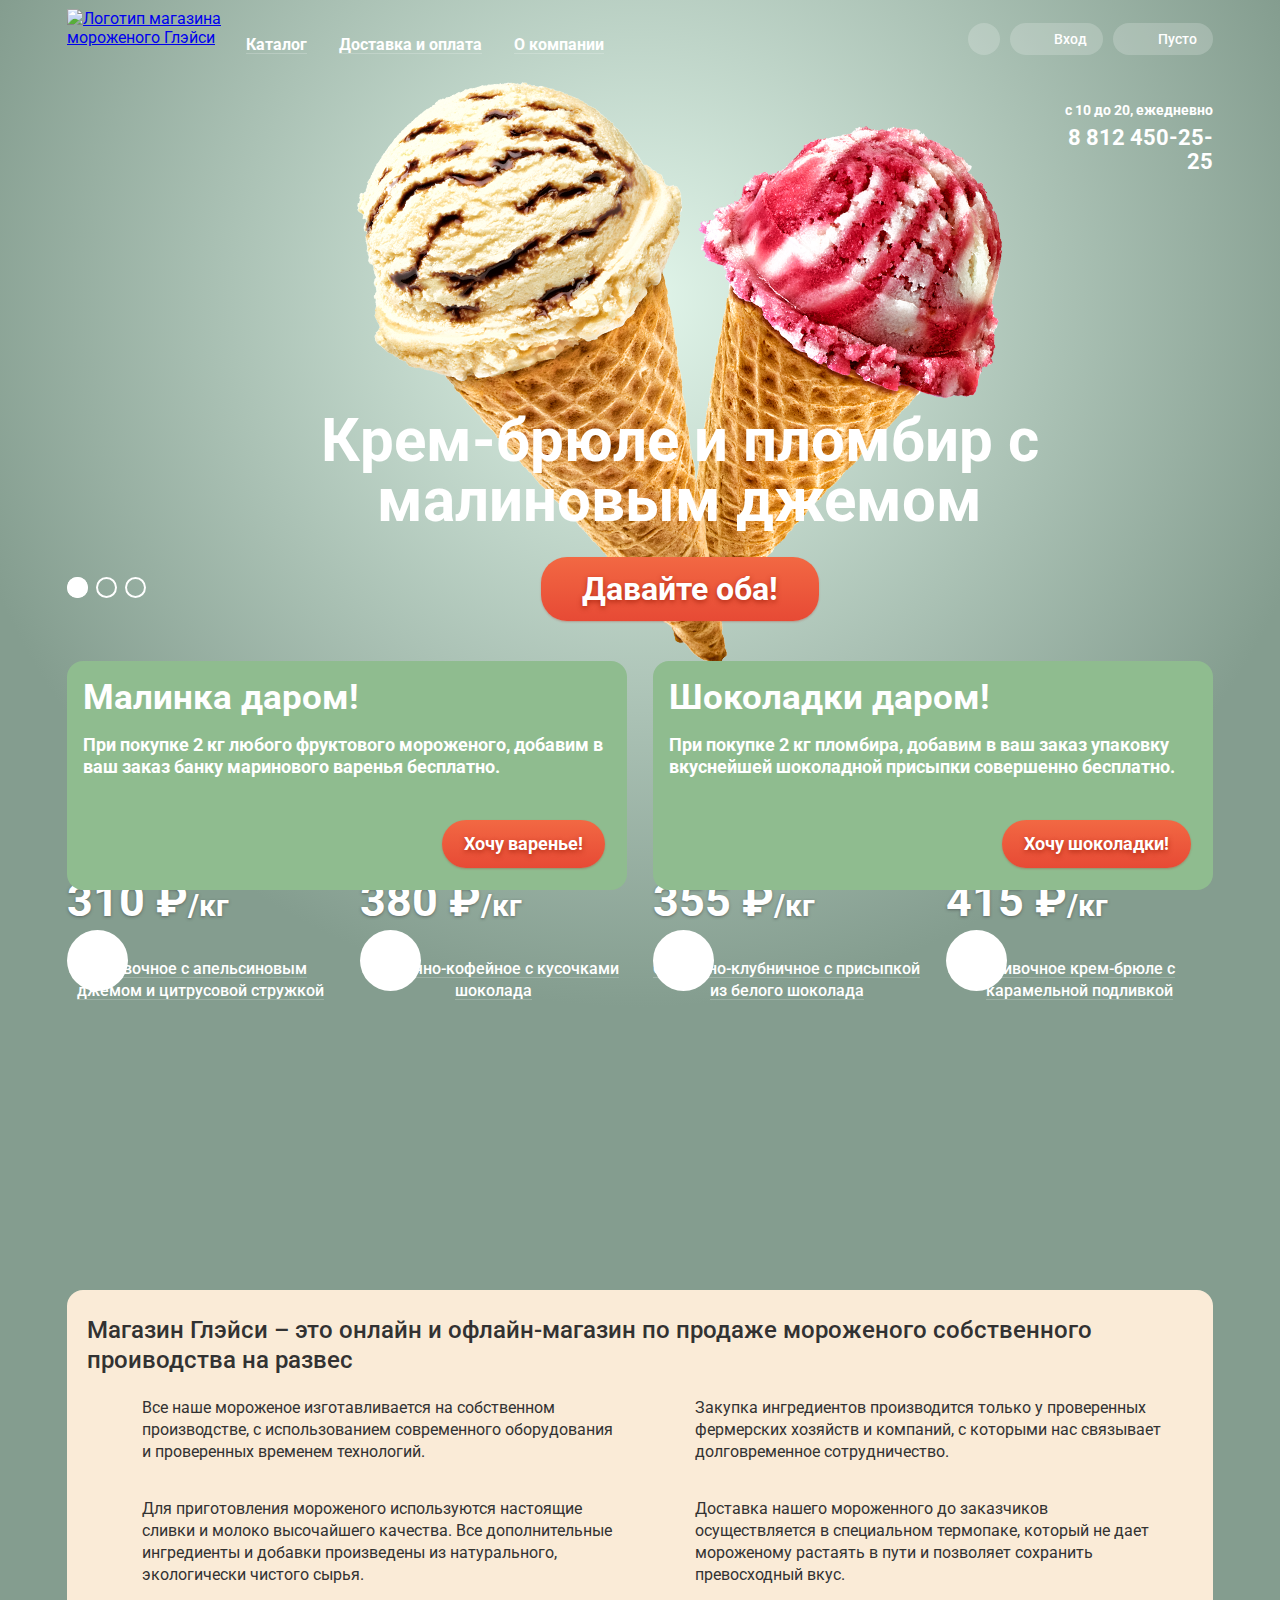
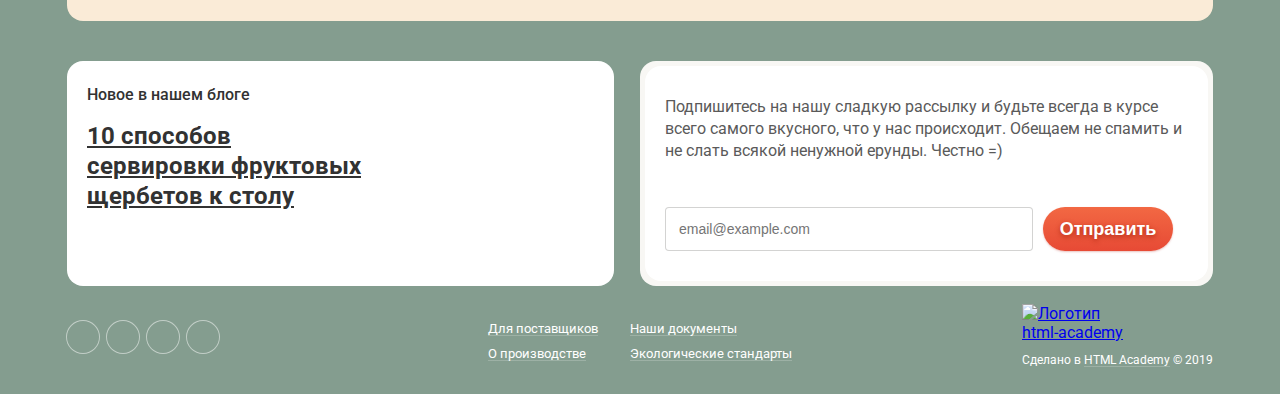
==== commit fe7ff20d: "рефакторит" ====
--- a/index.html
+++ b/index.html
@@ -4,356 +4,373 @@
   <meta charset="UTF-8">
   <link href="https://fonts.googleapis.com/css2?family=Roboto:wght@400;500;700&display=swap" rel="stylesheet">
   <link rel="stylesheet" href="css/style.css">
-  <title>template</title>
+  <title>Gllacy</title>
 </head>
 <body class="page">
-  <header class="page__header header">
-    <nav class="header__nav">
-      <a href="#" class="header__nav-logo logo">
-        <img class="logo__image" src="img/logo-gllacy.svg" width="154" height="64" alt="Логотип магазина мороженого Глэйси">
+<header class="page__header header">
+  <nav class="header__nav">
+    <a href="#" class="header__nav-logo logo">
+      <img class="logo__image" src="img/logo-gllacy.svg" width="154" height="64"
+           alt="Логотип магазина мороженого Глэйси">
+    </a>
+    <ul class="header__nav-list">
+      <li class="header__nav-item">
+        <a href="catalog.html" class="header__nav-link link">
+          <span class="header__nav-text">Каталог</span>
+        </a>
+        <section class="header__popup catalog">
+          <h2 class="catalog__title">Новинки</h2>
+          <ul class="catalog__list">
+            <li class="catalog__item"><a href="#" class="catalog__link link">Сливочное</a></li>
+            <li class="catalog__item"><a href="#" class="catalog__link catalog__link--active link">Щербеты</a></li>
+            <li class="catalog__item"><a href="#" class="catalog__link link">Фруктовый лед</a></li>
+            <li class="catalog__item"><a href="#" class="catalog__link link">Мелорин</a></li>
+          </ul>
+        </section>
+      </li>
+      <li class="header__nav-item">
+        <a href="#" class="header__nav-link link">
+          <span class="header__nav-text">Доставка и оплата</span>
+        </a>
+        <section class="header__nav-delivery delivery"></section>
+      </li>
+      <li class="header__nav-item">
+        <a href="#" class="header__nav-link link">
+          <span class="header__nav-text">О компании</span>
+        </a>
+        <section class="header__nav-about-company about-company"></section>
+      </li>
+    </ul>
+  </nav>
+  <ul class="header__user-menu">
+    <li class="header__user-menu-item">
+      <a href="#" class="header__user-menu-link header__user-menu-link--icon-search link ">
+        <span class="visually-hidden">Форма поиска</span>
       </a>
-      <ul class="header__nav-list">
-        <li class="header__nav-item">
-          <a href="catalog.html" class="header__nav-link link">
-            <span class="header__nav-text">Каталог</span>
+      <section class="header__popup header__popup--position-right search">
+        <form class="search__form" action="#" name="search" method="get">
+          <div class="search__form__item">
+            <label for="search" class="visually-hidden">Поиск</label>
+            <input id="search" class="search__form-input input" placeholder="Крем-брюле">
+          </div>
+          <button class="visually-hidden" type="submit">Найти</button>
+        </form>
+      </section>
+    </li>
+    <li class="header__user-menu-item">
+      <a href="#" class="header__user-menu-link header__user-menu-link--icon-enter link">
+        <span class="header__user-menu-link-text">Вход</span>
+      </a>
+      <section class="header__popup header__popup--position-right authentication">
+        <form class="authentication__form" action="#" name="authentication" method="post">
+          <div class="authentication__form-login">
+            <label class="visually-hidden" for="login">Логин</label>
+            <input class="authentication__form-input input" id="login" name="login" placeholder="email@example.com">
+          </div>
+          <div class="authentication__form-password">
+            <label class="visually-hidden" for="password">Пароль</label>
+            <input class="authentication__form-input input" type="password" id="password" name="password"
+                   placeholder="......">
+          </div>
+          <div class="authentication__form-item">
+            <button class="authentication__form-item-button button-theme" type="submit">Войти</button>
+            <div class="authentication__form-item-wrap">
+              <a href="#" class="authentication__password-recovery link">
+                <span class="authentication__link-text">Забыли пароль?</span>
+              </a>
+              <a href="#" class="authentication__registration-link link">
+                <span class="authentication__link-text">Новая регистрация</span>
+              </a>
+            </div>
+          </div>
+        </form>
+      </section>
+    </li>
+    <li class="header__user-menu-item">
+      <a href="#" class="header__user-menu-link header__user-menu-link--icon-basket link">
+        <span class="header__user-menu-link-text">Пусто</span>
+      </a>
+      <section class="header__popup header__popup--position-right basket">
+        <table class="basket__table">
+          <caption class="visually-hidden">Таблица покупок</caption>
+          <tbody class="basket__table">
+          <tr class="visually-hidden">
+            <th>Кнопка удаления из корзицы</th>
+            <th>Изображение продукции</th>
+            <th>Название</th>
+            <th>Вес</th>
+            <th>Стоимость</th>
+          </tr>
+          <tr class="basket__table-row">
+            <td class="basket__table-col-button">
+              <button class="basket__table-button-close button-close" type="submit"><span class="visually-hidden">удалить</span>
+              </button>
+            </td>
+            <td class="basket__table-col-image">
+              <img class="basket__table-image" src="img/basket__image-1.jpg" width="33" height="33"
+                   alt="Мороженка розовая с белым шоколадом в форме сердечек">
+            </td>
+            <td class="basket__table-col-name">Пломбир с апельсиновым джемом</td>
+            <td class="basket__table-col-weight">1,5 кг х <span
+              class="basket__table-col-price basket__table-price--light">200 руб.</span></td>
+            <td class="basket__table-col-price">300 руб.</td>
+          </tr>
+          <tr class="basket__table-row">
+            <td class="basket__table-col-button">
+              <button class="basket__table-button-close button-close" type="submit"><span class="visually-hidden">удалить</span>
+              </button>
+            </td>
+            <td class="basket__table-col-image">
+              <img class="basket__table-image" src="img/basket__image-2.jpg" width="33" height="33"
+                   alt="Мороженка розовая с белым шоколадом в форме сердечек">
+            </td>
+            <td class="basket__table-col-name">Клубничный пломбир с присыпкой из белого шоколада</td>
+            <td class="basket__table-col-weight">1,5 кг х <span
+              class="basket__table-col-price basket__table-price--light">300 руб.</span></td>
+            <td class="basket__table-col-price">450 руб.</td>
+          </tr>
+          </tbody>
+        </table>
+        <form class="basket__form" action="#" name="basket" method="post">
+          <div class="basket__form-item-total-price">
+            <label class="basket__form-text">Итого: 750 руб.
+              <input class="visually-hidden" type="hidden" value="750 руб.">
+            </label>
+          </div>
+          <button class="basket__form-submit button-theme" type="submit">Оформить заказ</button>
+        </form>
+      </section>
+    </li>
+  </ul>
+  <div class="header__contact">
+    <p class="header__contact-working-hours">с 10 до 20, ежедневно</p>
+    <p class="header__contact-phone">8 812 450-25-25</p>
+  </div>
+</header>
+<main class="page__main main">
+  <div class="main__slider slider">
+    <div class="slider__pens slider-pens">
+      <div class="slider-pens__item">
+        <input class="slider__pen-input visually-hidden" type="radio" id="toggle-1" name="slider-toggle" checked>
+        <label class="slider__pen" for="toggle-1"></label>
+      </div>
+      <div class="slider-pens__item">
+        <input class="slider__pen-input visually-hidden" type="radio" id="toggle-2" name="slider-toggle">
+        <label class="slider__pen" for="toggle-2"></label>
+      </div>
+      <div class="slider-pens__item">
+        <input class="slider__pen-input visually-hidden" type="radio" id="toggle-3" name="slider-toggle">
+        <label class="slider__pen" for="toggle-3"></label>
+      </div>
+    </div>
+    <div class="slider__slide-list">
+      <div class="slider__slide">
+        <div class="slider__slide-content">
+          <p class="slider__slide-intro">Крем-брюле и пломбир с малиновым джемом</p>
+          <a class="slider__slide-link link button-theme">Давайте оба!</a>
+        </div>
+      </div>
+      <div class="slider__slide">
+        <div class="slider__slide-content">
+          <p class="slider__slide-intro">Шоколадный пломбир и лимонный сорбет</p>
+          <a class="slider__slide-link link button-theme">Давайте оба!</a>
+        </div>
+      </div>
+      <div class="slider__slide">
+        <div class="slider__slide-content">
+          <p class="slider__slide-intro">Пломбир с помадкой и клубничный щербет</p>
+          <a class="slider__slide-link link button-theme">Давайте оба!</a>
+        </div>
+      </div>
+    </div>
+  </div>
+  <section class="main__present present-list">
+    <article class="present-list__item present present--bg-berry">
+      <h2 class="present__title">Малинка даром!</h2>
+      <p class="present__intro">При покупке 2 кг любого фруктового мороженого, добавим в ваш заказ банку маринового
+        варенья бесплатно.</p>
+      <a href="#" class="present__link button-theme">Хочу варенье!</a>
+    </article>
+    <article class="present-list__item present present--bg-chocolate">
+      <h2 class="present__title">Шоколадки даром!</h2>
+      <p class="present__intro">При покупке 2 кг пломбира, добавим в ваш заказ упаковку вкуснейшей шоколадной присыпки
+        совершенно бесплатно.</p>
+      <a href="#" class="present__link button-theme">Хочу шоколадки!</a>
+    </article>
+  </section>
+  <div class="main__product-list product-list">
+    <article class="product-list__item product product--icon-popular">
+      <div class="product__header">
+        <figure class="product__image-wrap">
+          <img class="product__image" src="img/product__image-1.jpg" alt="">
+        </figure>
+        <div class="product__price-wrap">
+          <p class="product__price">310 ₽<span class="product__price product__price--size">/кг</span></p>
+        </div>
+        <h2 class="product__title">
+          <a href="#" class="product__link link">
+            <span class="link__text">Сливочное с апельсиновым джемом и цитрусовой стружкой</span>
           </a>
-          <section class="header__popup catalog">
-            <h2 class="catalog__title">Новинки</h2>
-            <ul class="catalog__list">
-              <li class="catalog__item"><a href="#" class="catalog__link link">Сливочное</a></li>
-              <li class="catalog__item"><a href="#" class="catalog__link catalog__link--active link">Щербеты</a></li>
-              <li class="catalog__item"><a href="#" class="catalog__link link">Фруктовый лед</a></li>
-              <li class="catalog__item"><a href="#" class="catalog__link link">Мелорин</a></li>
-            </ul>
-          </section>
-        </li>
-        <li class="header__nav-item">
-          <a href="#" class="header__nav-link link">
-            <span class="header__nav-text">Доставка и оплата</span>
+        </h2>
+      </div>
+      <div class="product__footer">
+        <a class="product__link-button link button-theme">Быстрый просмотр</a>
+      </div>
+    </article>
+    <article class="product-list__item product product--icon-popular">
+      <div class="product__header">
+        <figure class="product__image-wrap">
+          <img class="product__image" src="img/product__image-2.jpg" alt="">
+        </figure>
+        <div class="product__price-wrap">
+          <p class="product__price">380 ₽<span class="product__price product__price--size">/кг</span></p>
+        </div>
+        <h2 class="product__title">
+          <a href="#" class="product__link link">
+            <span class="link__text">Сливочно-кофейное с кусочками шоколада</span>
           </a>
-          <section class="header__nav-delivery delivery"></section>
-        </li>
-        <li class="header__nav-item">
-          <a href="#" class="header__nav-link link">
-            <span class="header__nav-text">О компании</span>
+        </h2>
+      </div>
+      <div class="product__footer">
+        <a class="product__link-button link button-theme">Быстрый просмотр</a>
+      </div>
+    </article>
+    <article class="product-list__item product product--icon-popular">
+      <div class="product__header">
+        <figure class="product__image-wrap">
+          <img class="product__image" src="img/product__image-3.jpg" alt="">
+        </figure>
+        <div class="product__price-wrap">
+          <p class="product__price">355 ₽<span class="product__price product__price--size">/кг</span></p>
+        </div>
+        <h2 class="product__title">
+          <a href="#" class="product__link link">
+            <span class="link__text">Сливочно-клубничное с присыпкой из белого шоколада</span>
           </a>
-          <section class="header__nav-about-company about-company"></section>
-        </li>
-      </ul>
-    </nav>
-    <ul class="header__user-menu">
-      <li class="header__user-menu-item">
-        <a href="#" class="header__user-menu-link header__user-menu-link--icon-search link ">
-          <span class="visually-hidden">Форма поиска</span>
-        </a>
-        <section class="header__popup header__popup--position-right search">
-          <form class="search__form" action="#" name="search" method="get">
-            <div class="search__form__item">
-              <label for="search" class="visually-hidden">Поиск</label>
-              <input id="search" class="search__form-input input" placeholder="Крем-брюле">
-            </div>
-            <button class="visually-hidden" type="submit">Найти</button>
-          </form>
-        </section>
-      </li>
-      <li class="header__user-menu-item">
-        <a href="#" class="header__user-menu-link header__user-menu-link--icon-enter link">
-          <span class="header__user-menu-link-text">Вход</span>
-        </a>
-        <section class="header__popup header__popup--position-right authentication">
-          <form class="authentication__form" action="#" name="authentication" method="post">
-            <div class="authentication__form-login">
-              <label class="visually-hidden" for="login">Логин</label>
-              <input class="authentication__form-input input" id="login" name="login" placeholder="email@example.com">
-            </div>
-            <div class="authentication__form-password">
-              <label class="visually-hidden" for="password">Пароль</label>
-              <input class="authentication__form-input input" type="password" id="password" name="password" placeholder="......">
-            </div>
-            <div class="authentication__form-item">
-              <button class="authentication__form-item-button button-theme" type="submit">Войти</button>
-              <div class="authentication__form-item-wrap">
-                <a href="#" class="authentication__password-recovery link">
-                  <span class="authentication__link-text">Забыли пароль?</span>
-                </a>
-                <a href="#" class="authentication__registration-link link">
-                  <span class="authentication__link-text">Новая регистрация</span>
-                </a>
-              </div>
-            </div>
-          </form>
-        </section>
-      </li>
-      <li class="header__user-menu-item">
-        <a href="#" class="header__user-menu-link header__user-menu-link--icon-basket link">
-          <span class="header__user-menu-link-text">Пусто</span>
-        </a>
-        <section class="header__popup header__popup--position-right basket">
-          <table class="basket__table">
-            <caption class="visually-hidden">Таблица покупок</caption>
-            <tbody class="basket__table">
-              <tr class="visually-hidden">
-                <th>Кнопка удаления из корзицы</th>
-                <th>Изображение продукции</th>
-                <th>Название</th>
-                <th>Вес</th>
-                <th>Стоимость</th>
-              </tr>
-              <tr class="basket__table-row">
-                <td class="basket__table-col-button">
-                  <button class="basket__table-button-close button-close" type="submit"><span class="visually-hidden">удалить</span></button>
-                </td>
-                <td class="basket__table-col-image">
-                  <img class="basket__table-image" src="img/basket__image-1.jpg" width="33" height="33" alt="Мороженка розовая с белым шоколадом в форме сердечек" >
-                </td>
-                <td class="basket__table-col-name">Пломбир с апельсиновым джемом</td>
-                <td class="basket__table-col-weight">1,5 кг х <span class="basket__table-col-price basket__table-price--light">200 руб.</span></td>
-                <td class="basket__table-col-price">300 руб.</td>
-              </tr>
-              <tr class="basket__table-row">
-                <td class="basket__table-col-button">
-                  <button class="basket__table-button-close button-close" type="submit"><span class="visually-hidden">удалить</span></button>
-                </td>
-                <td class="basket__table-col-image">
-                  <img class="basket__table-image" src="img/basket__image-2.jpg" width="33" height="33" alt="Мороженка розовая с белым шоколадом в форме сердечек">
-                </td>
-                <td class="basket__table-col-name">Клубничный пломбир с присыпкой из белого шоколада</td>
-                <td class="basket__table-col-weight">1,5 кг х <span class="basket__table-col-price basket__table-price--light">300 руб.</span></td>
-                <td class="basket__table-col-price">450 руб.</td>
-              </tr>
-            </tbody>
-          </table>
-          <form class="basket__form" action="#" name="basket" method="post">
-            <div class="basket__form-item-total-price">
-              <label class="basket__form-text">Итого: 750 руб.
-                <input class="visually-hidden" type="hidden" value="750 руб.">
-              </label>
-            </div>
-            <button class="basket__form-submit button-theme" type="submit">Оформить заказ</button>
-          </form>
-        </section>
+        </h2>
+      </div>
+      <div class="product__footer">
+        <a class="product__link-button link button-theme">Быстрый просмотр</a>
+      </div>
+    </article>
+    <article class="product-list__item product product--icon-popular">
+      <div class="product__header">
+        <figure class="product__image-wrap">
+          <img class="product__image" src="img/product__image-4.jpg" alt="">
+        </figure>
+        <div class="product__price-wrap">
+          <p class="product__price">415 ₽<span class="product__price product__price--size">/кг</span></p>
+        </div>
+        <h2 class="product__title">
+          <a href="#" class="product__link link">
+            <span class="link__text">Сливочное крем-брюле с карамельной подливкой </span>
+          </a>
+        </h2>
+      </div>
+      <div class="product__footer">
+        <a class="product__link-button link button-theme">Быстрый просмотр</a>
+      </div>
+    </article>
+  </div>
+  <section class="main__advantage advantage">
+    <p class="advantages__intro">Магазин Глэйси – это онлайн и офлайн-магазин по продаже мороженого собственного
+      проиводства на развес</p>
+    <ul class="advantages__list">
+      <li class="advantages__item advantage__item--icon advantage__item--icon-ice-cream">
+        <p class="advantage__item-text">Все наше мороженое изготавливается на собственном производстве, с использованием
+          современного оборудования и проверенных временем технологий.</p>
+      </li>
+      <li class="advantages__item advantage__item--icon advantage__item--icon-cow">
+        <p class="advantage__item-text">Закупка ингредиентов производится только у проверенных фермерских хозяйств и
+          компаний, с которыми нас связывает долговременное сотрудничество.</p>
+      </li>
+      <li class="advantages__item advantage__item--icon advantage__item--icon-sheet">
+        <p class="advantage__item-text">Для приготовления мороженого используются настоящие сливки и молоко высочайшего
+          качества. Все дополнительные ингредиенты и добавки произведены из натурального, экологически чистого
+          сырья.</p>
+      </li>
+      <li class="advantages__item advantage__item--icon advantage__item--icon-temperature">
+        <p class="advantage__item-text">Доставка нашего мороженного до заказчиков осуществляется в специальном
+          термопаке, который не дает мороженому растаять в пути и позволяет сохранить превосходный вкус.</p>
       </li>
     </ul>
-    <div class="header__contact">
-      <p class="header__contact-working-hours">с 10 до 20, ежедневно</p>
-      <p class="header__contact-phone">8 812 450-25-25</p>
-    </div>
-  </header>
-  <main class="page__main main">
-    <div class="main__slider slider">
-      <div class="slider__pens slider-pens">
-        <div class="slider-pens__item">
-          <input class="slider__pen-input visually-hidden" type="radio" id="toggle-1" name="slider-toggle" checked>
-          <label class="slider__pen" for="toggle-1"></label>
-        </div>
-        <div class="slider-pens__item">
-          <input class="slider__pen-input visually-hidden" type="radio" id="toggle-2" name="slider-toggle">
-          <label class="slider__pen" for="toggle-2"></label>
-        </div>
-        <div class="slider-pens__item">
-          <input class="slider__pen-input visually-hidden" type="radio" id="toggle-3" name="slider-toggle">
-          <label class="slider__pen" for="toggle-3"></label>
-        </div>
-      </div>
-      <div class="slider__slide-list">
-        <div class="slider__slide">
-          <div class="slider__slide-content">
-            <p class="slider__slide-intro">Крем-брюле и пломбир с малиновым джемом</p>
-            <a class="slider__slide-link link button-theme">Давайте оба!</a>
-          </div>
-        </div>
-        <div class="slider__slide">
-          <div class="slider__slide-content">
-            <p class="slider__slide-intro">Шоколадный пломбир и лимонный сорбет</p>
-            <a class="slider__slide-link link button-theme">Давайте оба!</a>
-          </div>
-        </div>
-        <div class="slider__slide">
-          <div class="slider__slide-content">
-            <p class="slider__slide-intro">Пломбир с помадкой и клубничный щербет</p>
-            <a class="slider__slide-link link button-theme">Давайте оба!</a>
-          </div>
-        </div>
-      </div>
-    </div>
-    <section class="main__present present-list">
-      <article class="present-list__item present present--bg-berry">
-        <h2 class="present__title">Малинка даром!</h2>
-        <p class="present__intro">При покупке 2 кг любого фруктового мороженого, добавим в ваш заказ банку маринового варенья бесплатно.</p>
-        <a href="#" class="present__link button-theme">Хочу варенье!</a>
-      </article>
-      <article class="present-list__item present present--bg-chocolate">
-        <h2 class="present__title">Шоколадки даром!</h2>
-        <p class="present__intro">При покупке 2 кг пломбира, добавим в ваш заказ упаковку вкуснейшей шоколадной присыпки совершенно бесплатно.</p>
-        <a href="#" class="present__link button-theme">Хочу шоколадки!</a>
-      </article>
-    </section>
-    <div class="main__product-list product-list">
-      <article class="product-list__item product product--icon-popular">
-        <div class="product__header">
-          <figure class="product__image-wrap">
-            <img class="product__image" src="img/product__image-1.jpg" alt="">
-          </figure>
-          <div class="product__price-wrap">
-            <p class="product__price">310 ₽<span class="product__price product__price--size">/кг</span></p>
-          </div>
-          <h2 class="product__title">
-            <a href="#" class="product__link link">
-              <span class="link__text">Сливочное с апельсиновым джемом и цитрусовой стружкой</span>
-            </a>
-          </h2>
-        </div>
-        <div class="product__footer">
-          <a class="product__link-button link button-theme">Быстрый просмотр</a>
-        </div>
-      </article>
-      <article class="product-list__item product product--icon-popular">
-        <div class="product__header">
-          <figure class="product__image-wrap">
-            <img class="product__image" src="img/product__image-2.jpg" alt="">
-          </figure>
-          <div class="product__price-wrap">
-            <p class="product__price">380 ₽<span class="product__price product__price--size">/кг</span></p>
-          </div>
-          <h2 class="product__title">
-            <a href="#" class="product__link link">
-              <span class="link__text">Сливочно-кофейное с кусочками шоколада</span>
-            </a>
-          </h2>
-        </div>
-        <div class="product__footer">
-          <a class="product__link-button link button-theme">Быстрый просмотр</a>
-        </div>
-      </article>
-      <article class="product-list__item product product--icon-popular">
-        <div class="product__header">
-          <figure class="product__image-wrap">
-            <img class="product__image" src="img/product__image-3.jpg" alt="">
-          </figure>
-          <div class="product__price-wrap">
-            <p class="product__price">355 ₽<span class="product__price product__price--size">/кг</span></p>
-          </div>
-          <h2 class="product__title">
-            <a href="#" class="product__link link">
-              <span class="link__text">Сливочно-клубничное с присыпкой из белого шоколада</span>
-            </a>
-          </h2>
-        </div>
-        <div class="product__footer">
-          <a class="product__link-button link button-theme">Быстрый просмотр</a>
-        </div>
-      </article>
-      <article class="product-list__item product product--icon-popular">
-        <div class="product__header">
-          <figure class="product__image-wrap">
-            <img class="product__image" src="img/product__image-4.jpg" alt="">
-          </figure>
-          <div class="product__price-wrap">
-            <p class="product__price">415 ₽<span class="product__price product__price--size">/кг</span></p>
-          </div>
-          <h2 class="product__title">
-            <a href="#" class="product__link link">
-              <span class="link__text">Сливочное крем-брюле с карамельной подливкой </span>
-            </a>
-          </h2>
-        </div>
-        <div class="product__footer">
-          <a class="product__link-button link button-theme">Быстрый просмотр</a>
-        </div>
-      </article>
-    </div>
-    <section class="main__advantage advantage">
-      <p class="advantages__intro">Магазин Глэйси – это онлайн и офлайн-магазин по продаже мороженого собственного проиводства на развес</p>
-      <ul class="advantages__list">
-        <li class="advantages__item advantage__item--icon advantage__item--icon-ice-cream">
-          <p class="advantage__item-text">Все наше мороженое изготавливается на собственном производстве, с использованием современного оборудования и проверенных временем технологий.</p>
-        </li>
-        <li class="advantages__item advantage__item--icon advantage__item--icon-cow">
-          <p class="advantage__item-text">Закупка ингредиентов производится только у проверенных фермерских хозяйств и компаний, с которыми нас связывает долговременное сотрудничество.</p>
-        </li>
-        <li class="advantages__item advantage__item--icon advantage__item--icon-sheet">
-          <p class="advantage__item-text">Для приготовления мороженого используются настоящие сливки и молоко высочайшего качества. Все дополнительные ингредиенты и добавки произведены из натурального, экологически чистого сырья.</p>
-        </li>
-        <li class="advantages__item advantage__item--icon advantage__item--icon-temperature">
-          <p class="advantage__item-text">Доставка нашего мороженного до заказчиков осуществляется в специальном термопаке, который не дает мороженому растаять в пути и позволяет сохранить превосходный вкус.</p>
-        </li>
-      </ul>
-    </section>
-    <div class="main__social">
-      <article class="main__social-item post">
-        <div class="post__content">
-          <h2 class="post__title">Новое в нашем блоге</h2>
-
-          <a class="post__link link" href="#"><span class="post__link-text">10 способов сервировки фруктовых щербетов к столу</span></a>
-        </div>
-      </article>
-      <article class="main__social-item subscription">
-        <div class="subscription__content">
-          <p class="subscription__intro">Подпишитесь на нашу сладкую рассылку и будьте всегда в курсе всего самого вкусного, что у нас происходит. Обещаем не спамить и не слать всякой ненужной ерунды. Честно =)</p>
-          <form class="subscription__form" action="#" method="post" name="subscription">
-            <p class="subscription__form-item">
-              <label class="visually-hidden" for="email-subscription">Поле для почты</label>
-              <input class="subscription__form-input input" id="email-subscription" placeholder="email@example.com">
-            </p>
-            <button class="subscription__form-submit button-theme" type="submit">Отправить</button>
-          </form>
-        </div>
-      </article>
-    </div>
-    <div class="main__contact">
-      <section class="main__contact-item map"></section>
-      <section class="main__contact-item contact"></section>
-    </div>
-  </main>
-  <footer class="page__footer footer">
-    <ul class="footer__social-list">
-      <li class="footer__social-item">
-        <a class="footer__social-link footer__social-link--icon-facebook link" href="#"><span class="visually-hidden">Фейсбук</span></a>
-      </li>
-      <li class="footer__social-item">
-        <a class="footer__social-link footer__social-link--icon-b link" href="#"><span class="visually-hidden">Вконтакте</span></a>
-      </li>
-      <li class="footer__social-item">
-        <a class="footer__social-link footer__social-link--icon-instagram link" href="#"><span class="visually-hidden">Инстаграм</span></a>
-      </li>
-      <li class="footer__social-item">
-        <a class="footer__social-link footer__social-link--icon-twitter link" href="#"><span class="visually-hidden">Твиттер</span></a>
-      </li>
-    </ul>
-    <div class="footer__nav-links">
-      <div class="footer__nav-item-layout">
-        <p class="footer__nav-item">
-          <a class="footer__nav-link footer__nav-link--icon link" href="#">
-            <span class="link__text">Для поставщиков</span>
-          </a>
-        </p>
-        <p class="footer__nav-item">
-          <a class="footer__nav-link link" href="#">
-            <span class="link__text">О производстве</span>
-          </a>
-        </p>
-      </div>
-      <div class="footer__nav-item-layout">
-        <p class="footer__nav-item">
-          <a class="footer__nav-link link" href="#">
-            <span class="link__text">Наши документы</span>
-          </a>
-        </p>
-        <p class="footer__nav-item">
-          <a class="footer__nav-link link" href="#">
-            <span class="link__text">Экологические стандарты</span>
-          </a>
-        </p>
-      </div>
-    </div>
-    <div class="footer__item">
-      <a class="footer__logo logo" href="#">
-        <img src="img/logo-html-academy.svg" width="108" height="39" alt="Логотип html-academy" class="logo__image">
-      </a>
-      <p class="footer__copyright">Сделано в <a class="footer__copyright-link link" href="#">
-        <span class="link__text">HTML Academy</span></a> © 2019
+  </section>
+  <div class="main__social">
+    <article class="main__social-item post">
+      <div class="post__content">
+        <h2 class="post__title">Новое в нашем блоге</h2>
+        <a class="post__link link" href="#"><span class="post__link-text">10 способов сервировки фруктовых щербетов к столу</span></a>
+      </div>
+    </article>
+    <article class="main__social-item subscription">
+      <div class="subscription__content">
+        <p class="subscription__intro">Подпишитесь на нашу сладкую рассылку и будьте всегда в курсе всего самого
+          вкусного, что у нас происходит. Обещаем не спамить и не слать всякой ненужной ерунды. Честно =)</p>
+        <form class="subscription__form" action="#" method="post" name="subscription">
+          <p class="subscription__form-item">
+            <label class="visually-hidden" for="email-subscription">Поле для почты</label>
+            <input class="subscription__form-input input" id="email-subscription" placeholder="email@example.com">
+          </p>
+          <button class="subscription__form-submit button-theme" type="submit">Отправить</button>
+        </form>
+      </div>
+    </article>
+  </div>
+  <div class="main__contact">
+    <section class="main__contact-item map"></section>
+    <section class="main__contact-item contact"></section>
+  </div>
+</main>
+<footer class="page__footer footer">
+  <ul class="footer__social-list">
+    <li class="footer__social-item">
+      <a class="footer__social-link footer__social-link--icon-facebook link" href="#"><span class="visually-hidden">Фейсбук</span></a>
+    </li>
+    <li class="footer__social-item">
+      <a class="footer__social-link footer__social-link--icon-b link" href="#"><span
+        class="visually-hidden">Вконтакте</span></a>
+    </li>
+    <li class="footer__social-item">
+      <a class="footer__social-link footer__social-link--icon-instagram link" href="#"><span class="visually-hidden">Инстаграм</span></a>
+    </li>
+    <li class="footer__social-item">
+      <a class="footer__social-link footer__social-link--icon-twitter link" href="#"><span class="visually-hidden">Твиттер</span></a>
+    </li>
+  </ul>
+  <div class="footer__nav-links">
+    <div class="footer__nav-item-layout">
+      <p class="footer__nav-item">
+        <a class="footer__nav-link footer__nav-link--icon link" href="#">
+          <span class="link__text">Для поставщиков</span>
+        </a>
+      </p>
+      <p class="footer__nav-item">
+        <a class="footer__nav-link link" href="#">
+          <span class="link__text">О производстве</span>
+        </a>
       </p>
     </div>
-  </footer>
+    <div class="footer__nav-item-layout">
+      <p class="footer__nav-item">
+        <a class="footer__nav-link link" href="#">
+          <span class="link__text">Наши документы</span>
+        </a>
+      </p>
+      <p class="footer__nav-item">
+        <a class="footer__nav-link link" href="#">
+          <span class="link__text">Экологические стандарты</span>
+        </a>
+      </p>
+    </div>
+  </div>
+  <div class="footer__item">
+    <a class="footer__logo logo" href="#">
+      <img src="img/logo-html-academy.svg" width="108" height="39" alt="Логотип html-academy" class="logo__image">
+    </a>
+    <p class="footer__copyright">Сделано в <a class="footer__copyright-link link" href="#">
+      <span class="link__text">HTML Academy</span></a> © 2019
+    </p>
+  </div>
+</footer>
 </body>
 </html>
--- a/css/style.css
+++ b/css/style.css
@@ -1,3 +1,97 @@
+/*radio */
+.radio {
+  display: flex;
+  align-items: center;
+}
+
+.radio:hover .radio__icon {
+  opacity: 1;
+}
+
+.radio:hover .radio__title {
+  opacity: 1;
+}
+
+.radio:hover .radio__input:checked + .radio__icon {
+  opacity: 1;
+}
+
+.radio__input:checked + .radio__icon {
+  width: 22px;
+  height: 22px;
+
+  opacity: 0.8;
+  background-image: url(../img/icon-radio-on.svg);
+}
+
+.radio__icon {
+  width: 22px;
+  height: 22px;
+
+  background-image: url(../img/icon-radio-off.svg);
+  background-repeat: no-repeat;
+  background-position: left center;
+  opacity: 0.8;
+
+  cursor: pointer;
+}
+
+.radio__title {
+  padding-left: 11px;
+  cursor: pointer;
+
+  opacity: 0.8;
+}
+
+/* checkbox */
+.checkbox {
+  display: flex;
+  align-items: center;
+}
+
+.checkbox:hover .checkbox__icon {
+  opacity: 1;
+}
+
+.checkbox:hover .checkbox__title {
+  opacity: 1;
+}
+
+.checkbox:hover .checkbox__input:checked + .checkbox__icon {
+  opacity: 1;
+}
+
+.checkbox__input:checked + .checkbox__icon {
+  width: 24px;
+  height: 20px;
+
+  opacity: 0.8;
+  background-image: url(../img/icon-checkbox-on.svg);
+}
+
+.checkbox__input:checked ~ .checkbox__title {
+  padding-left: 8px;
+}
+
+.checkbox__icon {
+  width: 20px;
+  height: 20px;
+
+  opacity: 0.8;
+  background-image: url(../img/icon-checkbox-off.svg);
+  background-repeat: no-repeat;
+  background-position: left center;
+
+  cursor: pointer;
+}
+
+.checkbox__title {
+  padding-left: 14px;
+
+  opacity: 0.8;
+  cursor: pointer;
+}
+
 /* visually-hidden */
 .visually-hidden {
   position: absolute !important;
@@ -406,9 +500,6 @@
 }
 
 .slider__slide-list {
-  margin-left: auto;
-  margin-right: auto;
-
   display: flex;
 }
 
@@ -764,6 +855,11 @@
 
 .bread-crumbs__link {
   padding-right: 14px;
+
+  font-weight: normal;
+  font-size: 14px;
+  line-height: 16px;
+
   background-image: url(../img/arrow__bread-crumbs.svg);
   background-repeat: no-repeat;
   background-position: center right;
@@ -932,6 +1028,387 @@
   z-index: 10;
 
   width: 100%;
+}
+
+.pagination {
+  margin: 0;
+  padding: 0;
+  list-style: none;
+
+  display: flex;
+  flex-wrap: wrap;
+  align-items: center;
+
+  color: #ffffff;
+  background-color: darkcyan;
+}
+
+.pagination__item {
+  margin-right: 4px;
+}
+
+.pagination__item:last-child {
+  margin-right: 0;
+}
+
+.pagination__link {
+  display: flex;
+  align-items: center;
+  justify-content: center;
+
+  width: 26px;
+  height: 26px;
+
+  text-decoration: none;
+
+  font-weight: 500;
+  font-size: 16px;
+  line-height: 18px;
+}
+
+.pagination__link:hover {
+  background-color: rgba(255, 255, 255, 0.2);
+  border-radius: 50%;
+}
+
+.pagination__link--active {
+  color: #323232;
+
+  border-radius: 50%;
+  background-color: #ffffff;
+}
+
+.pagination__link--icon-back {
+  width: 26px;
+  height: 26px;
+  transform: rotate(180deg);
+
+  background-image: url(../img/icon-pagination__arrow.svg);
+  background-repeat: no-repeat;
+  background-position: center center;
+}
+
+.pagination__link--icon-back-disabled {
+  width: 26px;
+  height: 26px;
+  transform: rotate(0);
+
+  background-image: url(../img/icon-pagination__arrow--disabled.svg);
+  background-repeat: no-repeat;
+  background-position: center center;
+}
+
+.pagination__link--icon-back-disabled:hover {
+  background-color: transparent;
+  cursor: not-allowed;
+}
+
+.pagination__link--icon-next {
+  width: 26px;
+  height: 26px;
+  transform: rotate(0);
+
+  background-image: url(../img/icon-pagination__arrow.svg);
+  background-repeat: no-repeat;
+  background-position: center center;
+}
+
+.pagination__link--icon-next-disabled {
+  width: 26px;
+  height: 26px;
+  transform: rotate(180deg);
+
+  background-image: url(../img/icon-pagination__arrow--disabled.svg);
+  background-repeat: no-repeat;
+  background-position: center center;
+}
+
+.pagination__link--icon-next-disabled:hover {
+  background-color: transparent;
+  cursor: not-allowed;
+}
+
+/* slider-range */
+.slider-range {
+  min-width: 176px;
+  min-height: 36px;
+  padding-left: 21px;
+  padding-right: 21px;
+
+  display: flex;
+  align-items: center;
+  justify-content: center;
+
+  background-color: rgba(255, 255, 255, 0.2);
+  border-radius: 20px;
+}
+
+.slider-range__bar {
+  position: relative;
+  width: 100%;
+  height: 2px;
+  display: flex;
+
+  background-color: rgba(248, 247, 244, 0.5);
+}
+
+.slider-range__bar-progress {
+  position: absolute;
+  height: 2px;
+
+  left: 10%;
+  right: 25%;
+
+  background-color: #F8F7F4;
+}
+
+.slider-range__pen {
+  position: absolute;
+  width: 20px;
+  height: 20px;
+  padding: 0;
+  border: none;
+
+  top: -40%;
+  transform: translateY(-40%);
+
+  border-radius: 50%;
+  background-color: #ffffff;
+  background: radial-gradient(
+    circle closest-side,
+    #ababab 0,
+    #ababab 2px,
+    #ffffff 2px,
+    #ffffff 20px
+  );
+  cursor: pointer;
+}
+
+.slider-range__pen:hover {
+  box-shadow: 0 3px 3px 0 #cacac7;
+
+  background: radial-gradient(
+    circle closest-side,
+    black 0,
+    black 2px,
+    #ffffff 2px,
+    #ffffff 20px
+  );
+}
+
+.slider-range__pen--left {
+  right: 25%;
+}
+
+.slider-range__pen--right {
+  left: 10%;
+}
+
+/* filter-fat */
+.filter-fat {}
+
+
+/* filter-fat-list */
+.filter-fat-list {
+  margin: 0;
+  padding: 0;
+  list-style: none;
+
+  padding-left: 14px;
+  padding-right: 17px;
+  min-height: 36px;
+
+  display: flex;
+  flex-wrap: wrap;
+  align-items: center;
+
+  background-color: rgba(255, 255, 255, 0.2);
+  border-radius: 20px;
+}
+
+.filter-fat-list__item {
+  margin-right: 19px;
+
+  font-weight: 500;
+  font-size: 16px;
+  line-height: 18px;
+}
+
+.filter-fat-list__item:last-child {
+  margin-right: 0;
+}
+
+.filter-fat-list__item-bullet {
+  margin-top: 0;
+  margin-bottom: 0;
+
+  padding-right: 11px;
+}
+
+/* toppings-list */
+.toppings-list {
+  min-height: 36px;
+  padding-left: 16px;
+  padding-right: 21px;
+
+  display: flex;
+  flex-wrap: wrap;
+
+  font-weight: 500;
+  font-size: 16px;
+  line-height: 18px;
+
+  background: rgba(255, 255, 255, 0.2);
+  border-radius: 20px;
+}
+
+.toppings-list__item-chocolate {
+  margin-right: 20px;
+
+  font-weight: 500;
+  font-size: 16px;
+  line-height: 18px;
+}
+
+.toppings-list__item-sugar {
+  margin-right: 22px;
+}
+
+.toppings-list__item-fruits {
+  margin-right: 24px;
+}
+
+.toppings-list__item-syrups {
+  margin-right: 21px;
+}
+
+.toppings-list__item-checkbox {
+  padding-left: 16px;
+  padding-right: 21px;
+  min-height: 36px;
+
+  display: flex;
+  align-items: center;
+
+  background: rgba(255, 255, 255, 0.2);
+  border-radius: 20px;
+}
+
+/* filter-form */
+.filter-form {
+  display: flex;
+  flex-wrap: wrap;
+}
+
+.filter-form__item-title {
+  color: inherit;
+  margin-left: 16px;
+  margin-bottom: 7px;
+
+  font-weight: 500;
+  font-size: 14px;
+  line-height: 16px;
+}
+
+.filter-form__row {
+  display: flex;
+  flex-wrap: wrap;
+  align-items: flex-end;
+
+  margin-bottom: 14px;
+}
+
+.filter-form__row:nth-last-of-type(1) {
+  margin-bottom: 0;
+}
+
+/*TODO : лучше все ласт nth childs переделать на type, если появится класс лишний они не развалятся*/
+
+.filter-form__select {
+  -webkit-appearance: none;
+  -moz-appearance: none;
+  border: none;
+
+  min-width: 196px;
+  min-height: 36px;
+
+  padding-right: 37px;
+  padding-left: 16px;
+  border-radius: 20px;
+
+  font-family: inherit;
+  font-weight: 500;
+  font-size: 16px;
+  line-height: 18px;
+
+  color: #ffffff;
+  background-color: rgba(255, 255, 255, 0.2);
+  background-image: url(../img/icon-row.svg);
+  background-repeat: no-repeat;
+  background-position: right 13px center;
+}
+
+.filter-form__select:hover {
+  color: #323232;
+  background-color: #ffffff;
+  background-image: url(../img/icon-row--dark.svg);
+}
+
+.filter-form__select:hover .filter-form__select-option {
+  color: #ffffff;
+}
+
+.filter-form__select-option  {
+  background-color: #849D8F;
+}
+
+.filter-form__item {
+  display: flex;
+  flex-wrap: wrap;
+
+  border: none;
+  padding: 0;
+  margin: 0;
+
+  margin-right: 14px;
+}
+
+.filter-form__item-list {}
+
+
+.filter-form__price-range {}
+
+.filter-form__submit {
+  border: none;
+
+  padding: 9px 29px;
+  box-sizing: border-box;
+  min-width: 144px;
+  min-height: 36px;
+
+  display: flex;
+  justify-content: center;
+  align-items: center;
+
+  box-shadow: inset 0 0 0 2px #ffffff;
+
+  font-weight: 500;
+  font-size: 16px;
+  line-height: 18px;
+  font-family: inherit;
+
+  color: #ffffff;
+  background-color: rgba(255, 255, 255, 0.2);
+  border-radius: 20px;
+}
+
+.filter-form__submit:hover {
+  color: #323232;
+  background-color: #ffffff;
+}
+
+.filter-form__submit:active {
+  box-shadow: inset 0px 2px 1px #696969;
 }
 
 /* header */
@@ -1059,7 +1536,7 @@
   min-width: 143px;
   min-height: 10px;
 
-  z-index: 10;
+  z-index: 30;
 
   border-radius: 4px;
 
@@ -1264,8 +1741,19 @@
   width: 1146px;
   margin: 0 auto;
 
+  display: flex;
+  flex-direction: column;
+
   padding-left: 27px;
   padding-right: 27px;
+
+  background-image: linear-gradient(
+    to top,
+    rgba(255, 255, 255, 0.2) 0,
+    rgba(255, 255, 255, 0.2) 1px,
+    transparent 1px,
+    transparent 100%
+  );
 }
 
 .main-catalog__bread-crumbs {
@@ -1275,6 +1763,24 @@
 .main-catalog__catalog-title {
   margin-top: 0;
   margin-bottom: 30px;
+
+  font-weight: bold;
+  font-size: 35px;
+  line-height: 41px;
+}
+
+.main-catalog__filter-form {
+  margin-bottom: 40px;
+}
+
+.main-catalog__product-list {
+  margin-bottom: 80px;
+}
+
+.main-catalog__pagination {
+  margin-left: auto;
+  margin-bottom: 30px;
+  background-color: transparent;
 }
 
 /* footer */
@@ -1464,7 +1970,7 @@
   background-color: #849D8F;
   background:
     radial-gradient(
-      at top center,
+      circle closest-corner at center 300px,
       rgba(215, 242, 227, 0.75),
       #849D8F
     );
@@ -1485,12 +1991,7 @@
   font-family: 'Roboto', 'Arial', sans-serif;
 
   background-color: #849D8F;
-  background:
-    radial-gradient(
-      at top center,
-      rgba(215, 242, 227, 0.75),
-      #849D8F
-    );
+  background: linear-gradient(180deg, rgba(255, 255, 255, 0.2) 0%, #849D8F 100%), #849D8F;
 
   color: #ffffff;
 }
